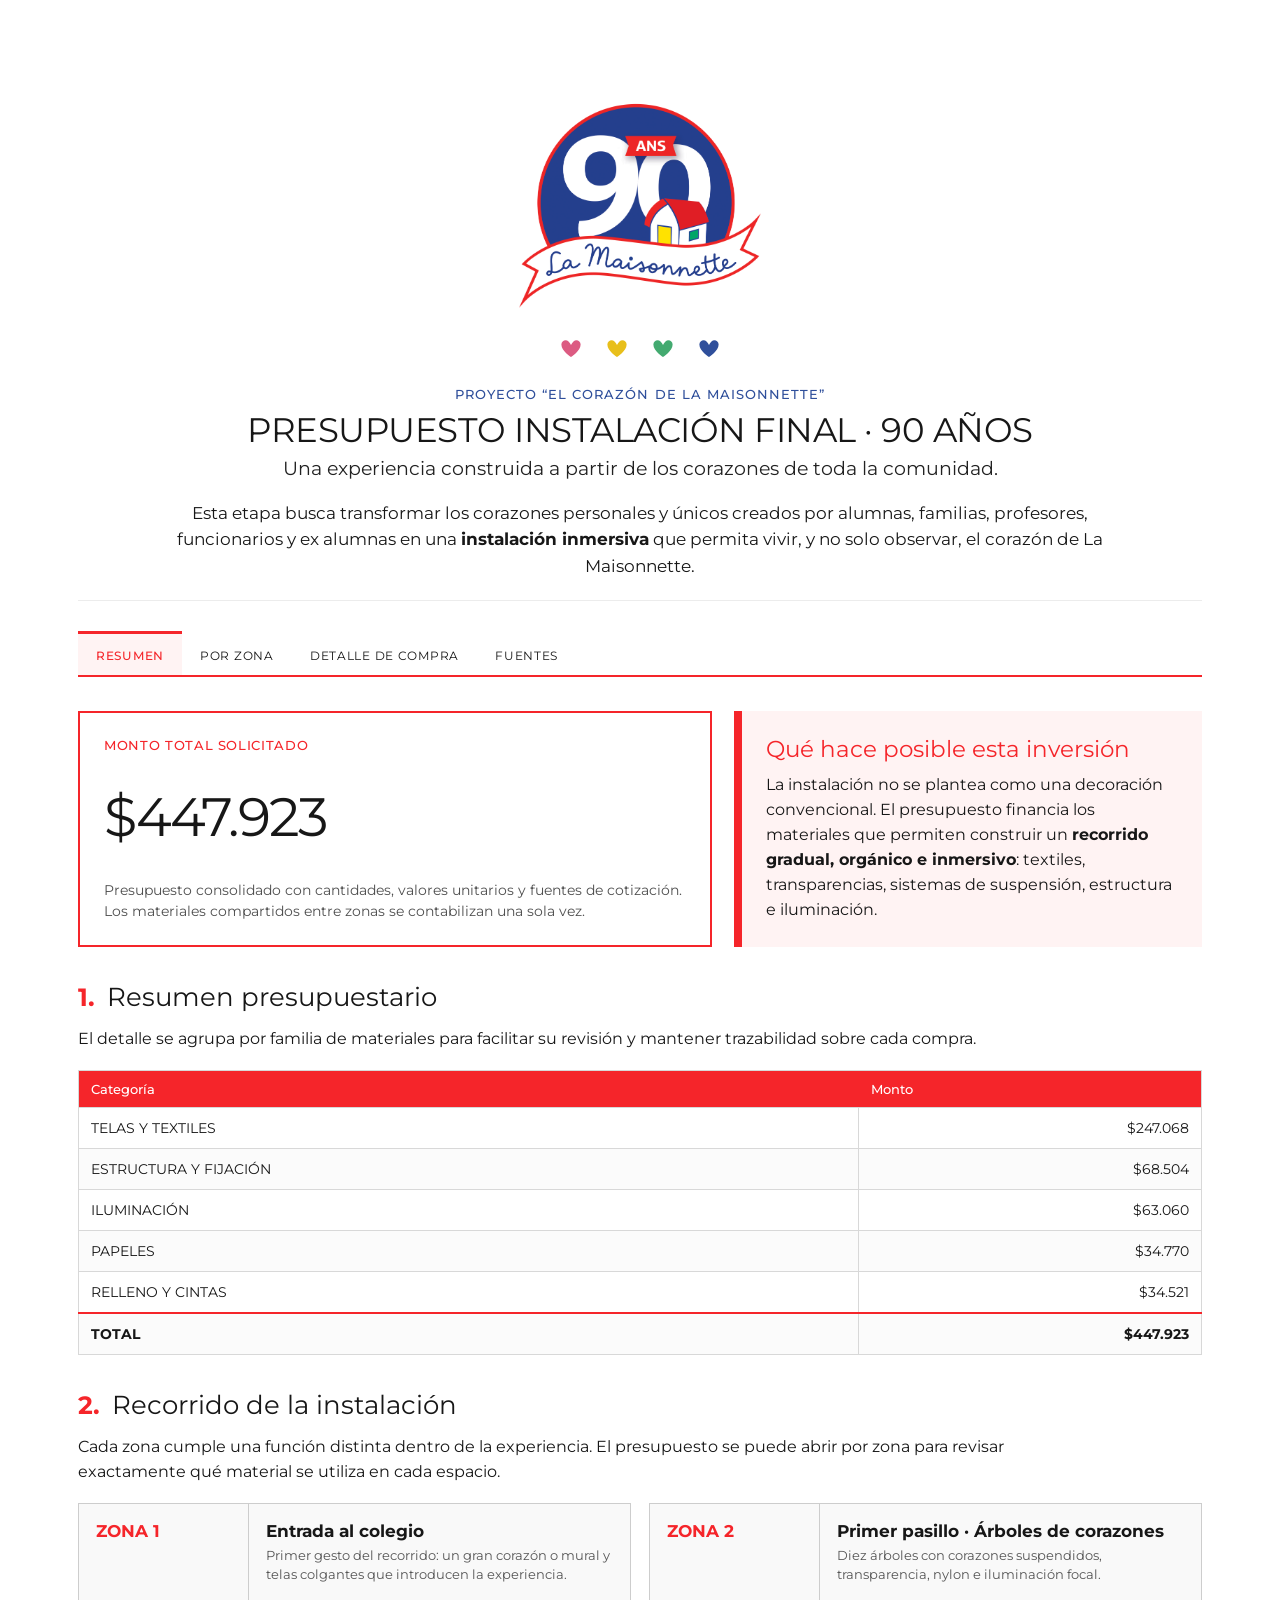
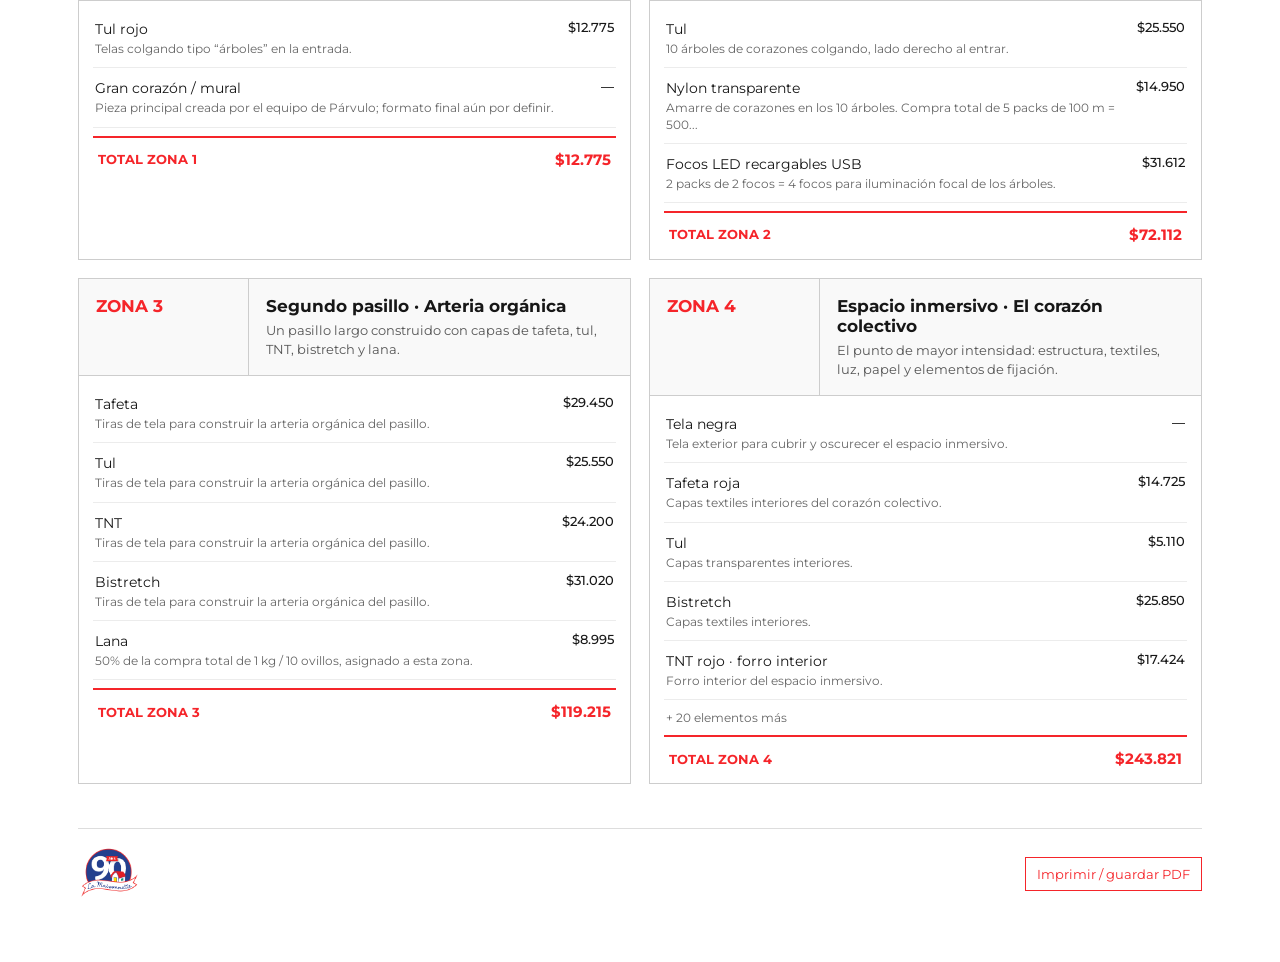
==== index.html @ cf9c15c9 "Corregir selector que impedía apilar el resumen en móvil Co-Authored-By: Claude Fable 5.1 <noreply@a" ====
<!doctype html>
<html lang="es">
<head>
<script>document.documentElement.classList.add('js');</script>
<meta charset="utf-8">
<meta name="viewport" content="width=device-width,initial-scale=1">
<title>Presupuesto | El Corazón de La Maisonnette</title>
<link rel="preconnect" href="https://fonts.googleapis.com">
<link rel="preconnect" href="https://fonts.gstatic.com" crossorigin>
<link rel="stylesheet" href="https://fonts.googleapis.com/css2?family=Montserrat:wght@400;500;700&display=swap">
<style>
:root {
  --red:#f5252a;
  --red-soft:#fff3f3;
  --blue:#2f4f9b;
  --pink:#dc5b82;
  --yellow:#e8bf1b;
  --green:#43aa70;
  --text:#171717;
  --muted:#666;
  --line:#d8d8d8;
  --white:#fff;
}
*{box-sizing:border-box}
html{scroll-behavior:smooth}
body{
  margin:0;
  padding-top:54px;
  background:#fff;
  color:var(--text);
  font-family:"Montserrat","Avenir Next","Helvetica Neue",Arial,sans-serif;
  font-weight:400;
}
.wrap{max-width:1180px;margin:0 auto;padding:0 28px 60px}
.header{padding:34px 0 20px;border-bottom:1px solid #ececec;text-align:center}
.logo90 img{width:min(270px,65vw);height:auto;display:block;margin:0 auto}
.hearts{display:flex;gap:24px;justify-content:center;align-items:center;margin:20px 0 8px}
.heart{width:22px;height:20px;display:block}
.kicker{margin-top:28px;color:var(--blue);font-size:13px;letter-spacing:.08em;text-transform:uppercase;font-weight:500}
h1{font-weight:700;margin:10px auto 8px;font-size:34px;line-height:1.08;text-transform:uppercase;letter-spacing:-.015em;font-weight:400;max-width:920px}
.subtitle{font-size:19px;margin:0;color:#222;font-weight:400}
.intro{max-width:940px;margin:20px auto 0;font-size:17px;line-height:1.58;font-weight:400}
.intro strong{font-weight:700}

.tabs{display:flex;gap:0;border-bottom:2px solid var(--red);margin:30px 0 34px;overflow-x:auto;white-space:nowrap;position:sticky;top:0;background:#fff;z-index:10}
.tabs a{border:0;background:#fff;color:var(--text);padding:14px 18px 12px;font-family:"Montserrat","Avenir Next","Helvetica Neue",Arial,sans-serif;font-weight:400;cursor:pointer;text-transform:uppercase;font-size:12px;letter-spacing:.06em;border-top:3px solid transparent}
.tabs a.active{font-weight:500;color:var(--red);border-top-color:var(--red);background:var(--red-soft)}

.panel{display:block}
.js .panel{display:none}
.js .panel.active{display:block}

.topline{display:grid;grid-template-columns:1.15fr .85fr;gap:22px;margin-bottom:30px}
.totalbox{border:2px solid var(--red);padding:24px;min-height:182px;display:flex;flex-direction:column;justify-content:space-between}
.totalbox .small{font-size:13px;text-transform:uppercase;letter-spacing:.05em;color:var(--red);font-weight:500}
.totalbox .amount{font-weight:500;font-size:54px;font-weight:400;letter-spacing:-.035em}
.totalbox p{margin:0;font-size:14px;line-height:1.45;color:#4f4f4f;font-weight:400}
.contextbox{background:var(--red-soft);border-left:8px solid var(--red);padding:24px}
.contextbox h3{font-weight:700;margin:0 0 10px;color:var(--red);font-size:23px;font-weight:400}
.contextbox p{margin:0;font-size:16px;line-height:1.56;font-weight:400}
.contextbox strong{font-weight:700}

.section-title{display:flex;align-items:baseline;gap:12px;margin:34px 0 14px}
.section-title .num{color:var(--red);font-size:25px;font-weight:400}
.section-title h2{font-weight:700;margin:0;font-size:26px;font-weight:400}
.section-copy{margin:0 0 18px;font-size:16px;line-height:1.56;max-width:930px;font-weight:400}

.cat-table{width:100%;border-collapse:collapse;border:1px solid var(--line)}
.cat-table th{background:var(--red);color:#fff;text-align:left;padding:10px 12px;font-size:13px;font-weight:500}
.cat-table td{border:1px solid var(--line);padding:11px 12px;font-size:14px;font-weight:400}
.cat-table tr:nth-child(even) td{background:#fbfbfb}
.cat-table td:last-child{text-align:right;font-weight:400}

.zone-list{display:grid;grid-template-columns:1fr 1fr;gap:18px}
.zone{border:1px solid #cdcdcd;background:#fff}
.zone-title{display:grid;grid-template-columns:170px 1fr;background:#f9f9f9;border-bottom:1px solid #cdcdcd}
.zone-title .tag{font-weight:700;padding:17px;color:var(--red);font-weight:400;font-size:17px;border-right:1px solid #cdcdcd}
.zone-title .zn{padding:17px}
.zone-title .zn strong{font-weight:700;display:block;font-size:17px;margin-bottom:4px;font-weight:400}
.zone-title .zn span{font-size:13px;color:#555;line-height:1.4;font-weight:400}
.zone-items{padding:8px 14px 12px}
.zrow{display:grid;grid-template-columns:1fr auto;gap:16px;padding:10px 2px;border-bottom:1px solid #ececec}
.zrow:last-child{border-bottom:0}
.zrow b{font-weight:700;font-size:14px;font-weight:400}
.zrow small{display:block;color:#666;font-size:12px;line-height:1.35;margin-top:3px;font-weight:400}
.zcost{font-size:13px;font-weight:500;white-space:nowrap;text-align:right}

.toolbar{display:flex;gap:10px;flex-wrap:wrap;margin-bottom:14px}
.search{flex:1;min-width:250px;border:1px solid #999;padding:11px 12px;font-family:"Montserrat","Avenir Next","Helvetica Neue",Arial,sans-serif;font-size:14px;font-weight:400}
.filterbar{display:flex;gap:6px;flex-wrap:wrap}
.filterbar button{border:1px solid #999;background:#fff;padding:9px 10px;cursor:pointer;font-family:"Montserrat","Avenir Next","Helvetica Neue",Arial,sans-serif;font-size:11px;font-weight:400;text-transform:uppercase}
.filterbar button.active{background:var(--red);border-color:var(--red);color:#fff}

.table-scroll{overflow:auto;border:1px solid #bbb}
.budget{width:100%;min-width:960px;border-collapse:collapse}
.budget th{background:var(--red);color:#fff;text-align:left;padding:10px;font-size:13px;font-weight:500}
.budget td{border:1px solid #ddd;padding:11px 10px;font-size:13px;vertical-align:top;font-weight:400}
.budget tr:nth-child(even) td{background:#fbfbfb}
.budget td.money{font-weight:500;text-align:right;white-space:nowrap}
.cat{font-weight:500;color:var(--red);font-weight:400}
.src{display:inline-block;border:1px solid var(--red);color:var(--red);text-decoration:none;padding:6px 8px;font-size:11px;font-weight:400}
.src:hover{background:var(--red);color:#fff}
.src.note{border-color:#888;color:#666}
.totalrow td{font-weight:700;background:var(--red)!important;color:#fff;font-weight:400}

.sources{display:grid;grid-template-columns:repeat(2,minmax(0,1fr));gap:12px}
.source{border:1px solid #bbb;padding:16px}
.source .top{display:flex;justify-content:space-between;gap:16px}
.source h4{font-weight:700;margin:0 0 5px;font-size:16px;font-weight:400}
.source p{margin:0 0 12px;font-size:12px;color:#555;line-height:1.4;font-weight:400}

.footer{border-top:1px solid #ddd;margin-top:44px;padding-top:16px;font-size:12px;color:#666;display:flex;justify-content:space-between;gap:16px;align-items:center}
.footer img{height:54px;width:auto}
.print{border:1px solid var(--red);background:#fff;color:var(--red);padding:8px 11px;font-family:"Montserrat","Avenir Next","Helvetica Neue",Arial,sans-serif;font-weight:400;cursor:pointer}
.print:hover{background:var(--red);color:#fff}

@media(max-width:860px){
  .topline,.zone-list,.sources{grid-template-columns:1fr}
  h1{font-size:29px}
  .totalbox .amount{font-size:43px}
  .zone-title{grid-template-columns:125px 1fr}
}
@media print{
  .tabs,.toolbar,.print{display:none!important}
  .panel{display:block!important;break-before:page}
  .wrap{max-width:none}
}
</style>

<style>
.zone-title .tag,
.zone-title .zn strong {
  font-family:"Montserrat","Avenir Next","Helvetica Neue",Arial,sans-serif !important;
  font-weight: 700 !important;
}
</style>


<style>
/* Responsive behavior: desktop layout remains unchanged.
   Mobile becomes a vertically navigable document and does not rely on JS tabs. */
.tabs a{
  text-decoration:none;
  color:inherit;
}
@media (max-width: 860px){
  .wrap{
    padding:0 16px 40px;
  }

  .header{
    padding:24px 0 16px;
  }
  .logo90 img{
    width:min(210px,62vw);
  }
  .hearts{
    gap:18px;
    margin:14px 0 6px;
  }
  .heart{
    width:18px;
    height:16px;
  }
  .kicker{
    margin-top:22px;
    font-size:11px;
  }
  h1{
    font-size:25px;
    line-height:1.12;
    margin-top:8px;
  }
  .subtitle{
    font-size:16px;
    line-height:1.4;
  }
  .intro{
    font-size:15px;
    line-height:1.55;
    margin-top:16px;
  }

  .tabs{
    position:fixed;
    top:0;
    left:0;
    right:0;
    z-index:1000;
    margin:0;
    padding:0 8px;
    background:#fff;
    overflow-x:auto;
    -webkit-overflow-scrolling:touch;
    border-bottom:2px solid var(--red);
    box-shadow:0 2px 8px rgba(0,0,0,.05);
  }
  .tabs a{
    flex:1 1 auto;
    text-align:center;
    justify-content:center;
    padding:12px 4px 10px;
    font-size:10px;
    letter-spacing:.02em;
    white-space:nowrap;
  }

  .panel{
    scroll-margin-top:64px;
    margin-bottom:34px;
  }

  .topline{
    display:block;
  }
  .totalbox{
    min-height:0;
    padding:18px;
    margin-bottom:14px;
  }
  .totalbox .amount{
    font-size:42px;
    margin:10px 0 14px;
  }
  .contextbox{
    padding:18px 18px 18px 20px;
    border-left-width:6px;
  }
  .contextbox h3{
    font-size:20px;
  }
  .contextbox p{
    font-size:14px;
    line-height:1.55;
  }

  .section-title{
    gap:8px;
    margin:26px 0 10px;
    align-items:flex-start;
  }
  .section-title .num{
    font-size:22px;
    line-height:1.18;
  }
  .section-title h2{
    font-size:22px;
    line-height:1.18;
  }
  .section-copy{
    font-size:14px;
    line-height:1.5;
  }

  .cat-table th,
  .cat-table td{
    padding:9px 10px;
    font-size:12px;
  }

  .zone-list{
    grid-template-columns:1fr;
    gap:14px;
  }
  .zone-title{
    grid-template-columns:112px 1fr;
  }
  .zone-title .tag{
    padding:14px 12px;
    font-size:14px;
  }
  .zone-title .zn{
    padding:14px 13px;
  }
  .zone-title .zn strong{
    font-size:15px;
    line-height:1.25;
  }
  .zone-title .zn span{
    font-size:12px;
  }
  .zone-items{
    padding:6px 12px 10px;
  }
  .zrow{
    grid-template-columns:minmax(0,1fr) auto;
    gap:10px;
    padding:10px 0;
  }
  .zrow b{
    font-size:13px;
  }
  .zrow small{
    font-size:11px;
  }
  .zcost{
    font-size:12px;
  }

  .toolbar{
    display:block;
  }
  .search{
    width:100%;
    min-width:0;
    margin-bottom:9px;
  }
  .filterbar{
    overflow-x:auto;
    flex-wrap:nowrap;
    padding-bottom:4px;
    -webkit-overflow-scrolling:touch;
  }
  .filterbar button{
    flex:0 0 auto;
    font-size:9px;
  }

  /* Convert the detailed purchase table to stacked cards on mobile. */
  .table-scroll{
    overflow:visible;
    border:0;
  }
  .budget{
    min-width:0;
    width:100%;
    display:block;
  }
  .budget thead{
    display:none;
  }
  .budget tbody,
  .budget tr,
  .budget td{
    display:block;
    width:100%;
  }
  .budget tr{
    border:1px solid #d5d5d5;
    margin-bottom:12px;
    background:#fff;
  }
  .budget td{
    border:0;
    border-bottom:1px solid #ededed;
    padding:9px 12px 9px 42%;
    min-height:38px;
    position:relative;
    font-size:12px;
    text-align:left !important;
  }
  .budget td:last-child{
    border-bottom:0;
  }
  .budget td::before{
    position:absolute;
    left:12px;
    top:9px;
    width:36%;
    color:#777;
    font-size:9px;
    text-transform:uppercase;
    letter-spacing:.04em;
  }
  .budget td:nth-child(1)::before{content:"Categoría";}
  .budget td:nth-child(2)::before{content:"Material";}
  .budget td:nth-child(3)::before{content:"Cantidad";}
  .budget td:nth-child(4)::before{content:"Valor unitario";}
  .budget td:nth-child(5)::before{content:"Uso";}
  .budget td:nth-child(6)::before{content:"Total";}
  .budget td:nth-child(7)::before{content:"Fuente";}

  .budget .totalrow{
    background:var(--red);
  }
  .budget .totalrow td{
    padding:12px;
    color:#fff;
    border:0;
  }
  .budget .totalrow td::before{
    content:none;
  }

  .sources{
    grid-template-columns:1fr;
  }
  .source{
    padding:14px;
  }
  .source .top{
    gap:10px;
  }

  .footer{
    align-items:flex-start;
    flex-direction:column;
  }
  .footer img{
    height:42px;
  }
}
</style>


<style>
@media (max-width:860px){
  .tabs{
    justify-content:space-between !important;
    padding:0 6px !important;
  }
  @media (max-width:340px){ .tabs a{font-size:9px;letter-spacing:0;padding:12px 2px 10px} }
  body{padding-top:48px !important;}
}
</style>


<style>
.zone-total{
  display:flex;
  justify-content:space-between;
  align-items:center;
  gap:16px;
  border-top:2px solid var(--red);
  margin-top:8px;
  padding:12px 5px 3px;
  color:var(--red);
  font-weight:700;
  font-size:13px;
}
.zone-total strong{
  font-size:15px;
  font-weight:700;
  white-space:nowrap;
}
</style>

</head>
<body>
<div class="wrap">
<header class="header">
  <div class="logo90">
    <img src="[data-uri]" alt="Logo oficial 90 años La Maisonnette">
  </div>

  <div class="hearts" aria-label="Colores La Maisonnette">
    <svg class="heart" viewBox="0 0 32 28"><path d="M16 27S2 18.2 2 8.8C2 3.7 8.4.8 12.4 4.5 14.1 6 15.2 8 16 9.7 16.8 8 18 6 19.6 4.5 23.7.8 30 3.7 30 8.8 30 18.2 16 27 16 27Z" fill="#dc5b82"/></svg>
    <svg class="heart" viewBox="0 0 32 28"><path d="M16 27S2 18.2 2 8.8C2 3.7 8.4.8 12.4 4.5 14.1 6 15.2 8 16 9.7 16.8 8 18 6 19.6 4.5 23.7.8 30 3.7 30 8.8 30 18.2 16 27 16 27Z" fill="#e8bf1b"/></svg>
    <svg class="heart" viewBox="0 0 32 28"><path d="M16 27S2 18.2 2 8.8C2 3.7 8.4.8 12.4 4.5 14.1 6 15.2 8 16 9.7 16.8 8 18 6 19.6 4.5 23.7.8 30 3.7 30 8.8 30 18.2 16 27 16 27Z" fill="#43aa70"/></svg>
    <svg class="heart" viewBox="0 0 32 28"><path d="M16 27S2 18.2 2 8.8C2 3.7 8.4.8 12.4 4.5 14.1 6 15.2 8 16 9.7 16.8 8 18 6 19.6 4.5 23.7.8 30 3.7 30 8.8 30 18.2 16 27 16 27Z" fill="#2f4f9b"/></svg>
  </div>

  <div class="kicker">Proyecto “El Corazón de La Maisonnette”</div>
  <h1>Presupuesto instalación final · 90 años</h1>
  <p class="subtitle">Una experiencia construida a partir de los corazones de toda la comunidad.</p>
  <p class="intro">Esta etapa busca transformar los corazones personales y únicos creados por alumnas, familias, profesores, funcionarios y ex alumnas en una <strong>instalación inmersiva</strong> que permita vivir, y no solo observar, el corazón de La Maisonnette.</p>
</header>

<nav class="tabs" aria-label="Navegación del presupuesto">
  <a class="active" href="#resumen" data-panel="resumen">Resumen</a>
  <a href="#zonas" data-panel="zonas">Por zona</a>
  <a href="#items" data-panel="items">Detalle de compra</a>
  <a href="#fuentes" data-panel="fuentes">Fuentes</a>
</nav>

<section id="resumen" class="panel active">
  <div class="topline">
    <div class="totalbox">
      <div class="small">Monto total solicitado</div>
      <div class="amount" id="total"></div>
      <p>Presupuesto consolidado con cantidades, valores unitarios y fuentes de cotización. Los materiales compartidos entre zonas se contabilizan una sola vez.</p>
    </div>
    <div class="contextbox">
      <h3>Qué hace posible esta inversión</h3>
      <p>La instalación no se plantea como una decoración convencional. El presupuesto financia los materiales que permiten construir un <strong>recorrido gradual, orgánico e inmersivo</strong>: textiles, transparencias, sistemas de suspensión, estructura e iluminación.</p>
    </div>
  </div>

  <div class="section-title"><span class="num">1.</span><h2>Resumen presupuestario</h2></div>
  <p class="section-copy">El detalle se agrupa por familia de materiales para facilitar su revisión y mantener trazabilidad sobre cada compra.</p>
  <table class="cat-table"><thead><tr><th>Categoría</th><th>Monto</th></tr></thead><tbody id="catBody"></tbody></table>

  <div class="section-title"><span class="num">2.</span><h2>Recorrido de la instalación</h2></div>
  <p class="section-copy">Cada zona cumple una función distinta dentro de la experiencia. El presupuesto se puede abrir por zona para revisar exactamente qué material se utiliza en cada espacio.</p>
  <div class="zone-list" id="zonePreview"></div>
</section>

<section id="zonas" class="panel">
  <div class="section-title"><span class="num">3.</span><h2>Presupuesto por zona</h2></div>
  <p class="section-copy">Los focos LED y la lana se muestran con su costo asignado a cada zona, manteniendo el mismo total general del presupuesto.</p>
  <div class="zone-list" id="zoneFull"></div>
</section>

<section id="items" class="panel">
  <div class="section-title"><span class="num">4.</span><h2>Detalle de materiales</h2></div>
  <p class="section-copy">Esta vista permite revisar cantidades, presentación de compra, valor, uso y respaldo de cada cotización.</p>
  <div class="toolbar">
    <input id="search" class="search" placeholder="Buscar material o uso…">
    <div class="filterbar" id="filters"></div>
  </div>
  <div class="table-scroll">
    <table class="budget">
      <thead><tr><th>Categoría</th><th>Material / recurso</th><th>Cantidad</th><th>Valor unitario</th><th>Uso</th><th>Total</th><th>Fuente</th></tr></thead>
      <tbody id="itemBody"></tbody>
    </table>
  </div>
</section>

<section id="fuentes" class="panel">
  <div class="section-title"><span class="num">5.</span><h2>Fuentes y respaldos</h2></div>
  <p class="section-copy">Cada producto puede abrirse directamente desde su fuente de cotización. Los focos LED ya comprados se respaldan mediante boleta.</p>
  <div class="sources" id="sourceGrid"></div>
</section>

<footer class="footer">
  <div><img src="[data-uri]" alt="Logo 90 años La Maisonnette"></div>
  <button class="print" onclick="window.print()">Imprimir / guardar PDF</button>
</footer>
</div>

<script>
const DATA={"items": [{"category": "TELAS Y TEXTILES", "item": "Tul", "qty": 135, "unit": "m", "price": "$511/m", "detail": "25 m Zona 1 + 50 m Zona 2 + 50 m Zona 3 + 10 m Zona 4 = 135 m totales", "total": 68985, "status": "Precio confirmado", "source": "https://www.meriggi.cl/tull-brillante/3423-tul-brillante-color-rojo-150-ancho.html"}, {"category": "TELAS Y TEXTILES", "item": "Tafeta", "qty": 75, "unit": "m", "price": "$589/m", "detail": "50 m Zona 3 + 25 m tafeta roja Zona 4 = 75 m totales", "total": 44175, "status": "Precio confirmado", "source": "https://www.meriggi.cl/tafeta/369-forro-tafeta-color-006.html"}, {"category": "TELAS Y TEXTILES", "item": "TNT", "qty": 122, "unit": "m", "price": "$484/m", "detail": "50 m Zona 3 + 36 m forro interior Zona 4 + 36 m cierre exterior Zona 4", "total": 59048, "status": "Precio confirmado", "source": "https://www.meriggi.cl/tnt/185-tnt-80grm2-color-059-160-ancho.html"}, {"category": "TELAS Y TEXTILES", "item": "Bistretch", "qty": 55, "unit": "m", "price": "$1.034/m", "detail": "30 m Zona 3 + 25 m Zona 4", "total": 56870, "status": "Precio confirmado", "source": "https://www.meriggi.cl/bistretch-150-ancho/224-bistrech-color-007-150-ancho.html"}, {"category": "TELAS Y TEXTILES", "item": "Lana", "qty": 1, "unit": "pack 1 kg / 10 ovillos", "price": "$17.990/pack", "detail": "10 ovillos totales para Zonas 3 + 4", "total": 17990, "status": "Precio confirmado", "source": "https://www.mercadolibre.cl/lana-extra-ukryl-100-acrilico-1kg-por-mayor-rojo-italiano-3602/p/MLC72179427#polycard_client=search-desktop&float_highlight=last_units&be_origin=backend&overlay_label=not_apply&search_layout=grid&position=42&type=product&tracking_id=1c9125f2-773f-4840-9610-dd62eb386432&wid=MLC4060045556&sid=search"}, {"category": "ESTRUCTURA Y FIJACIÓN", "item": "Nylon transparente", "qty": 5, "unit": "packs de 100 m", "price": "$2.990/pack", "detail": "5 packs = 500 m totales. Compra única para Zonas 2 y 4.", "total": 14950, "status": "Precio confirmado", "source": "https://www.mercadolibre.cl/nylon-hilo-pesca-bisuteria-06mm-1-cono-de-100mts-cu/up/MLCU322465786?pdp_filters=item_id:MLC2283928890#is_advertising=true&searchVariation=MLCU322465786&backend_model=search-backend&be_origin=backend&position=13&search_layout=grid&type=pad&tracking_id=72934eed-0a0f-41c3-85d8-762e1937d35c&ad_domain=VQCATCORE_LST&ad_position=13&ad_click_id=ODlmNTk5MzYtYjZmMC00NThiLTk2NGYtY2E4ODgwYzA3Yjk1"}, {"category": "ESTRUCTURA Y FIJACIÓN", "item": "Alambre", "qty": 2, "unit": "kg", "price": "$3.890/kg", "detail": "Zona 4", "total": 7780, "status": "Precio confirmado", "source": "https://www.mercadolibre.cl/alambre-galvanizado-fiero-calibre-18-de-1-kg-y-110-m/p/MLC44478108?pdp_filters=item_id:MLC3580980090#polycard_client=recommendations_pdp-pads-up&reco_backend=recomm_platform_base_pads_ron_MERGE&reco_model=search_recos_backend_merge&reco_client=pdp-pads-up&reco_item_pos=2&reco_backend_type=low_level&reco_id=5b46cac3-cb8e-4b94-85f1-df8cccd21076&wid=MLC3580980090&sid=recos&is_advertising=true&ad_domain=PDPDESKTOP_UP&ad_position=3&ad_click_id=ZTAwOWJjMDQtOWRlOS00YmU1LWIyMGQtZDQwOTczYjEzNDI0"}, {"category": "ESTRUCTURA Y FIJACIÓN", "item": "Malla Raschel", "qty": 3, "unit": "m", "price": "$990/m", "detail": "Zona 4", "total": 2970, "status": "Precio confirmado", "source": "https://www.aguaclima.cl/product/malla-raschel-uv-roja-65-4-20-mts-ancho-x-metro-lineal/?utm_source=Google%20Shopping&utm_campaign=GOOGLE%20SHOPPING%20AC%202025&utm_medium=cpc&utm_term=adtribes&srsltid=AU7gw4WqnZ-Zv_jsuPFt1npDJbHGC2i_Pxm-gDVdEE3TS2lis_P9DYYwjsg"}, {"category": "ESTRUCTURA Y FIJACIÓN", "item": "Alfileres de gancho 3,6 cm", "qty": 1, "unit": "set de 120", "price": "$2.300/set", "detail": "Zona 4", "total": 2300, "status": "Precio confirmado", "source": "https://www.mercadolibre.cl/set-120-alfileres-de-gancho-36-mm/up/MLCU3295492366#polycard_client=search-desktop&float_highlight=last_unit&be_origin=backend&overlay_label=not_apply&search_layout=grid&position=9&type=product&tracking_id=4b17e07a-2254-40cc-b31d-b169994075f5&wid=MLC2966374948&sid=search"}, {"category": "ESTRUCTURA Y FIJACIÓN", "item": "Alfileres de gancho 5 cm", "qty": 2, "unit": "sets de 20", "price": "$3.790/set", "detail": "2 sets = 40 unidades", "total": 7580, "status": "Precio confirmado", "source": "https://www.mercadolibre.cl/pines-de-seguridad-alfiler-de-gancho-50-mm-20pcs/up/MLCU3836571069#polycard_client=search-desktop&float_highlight=last_units&be_origin=backend&overlay_label=not_apply&search_layout=grid&position=56&type=product&tracking_id=4b17e07a-2254-40cc-b31d-b169994075f5&wid=MLC3750268302&sid=search"}, {"category": "ESTRUCTURA Y FIJACIÓN", "item": "Engrapadoras", "qty": 2, "unit": "un", "price": "$10.028/un", "detail": "Zona 4", "total": 20056, "status": "Precio confirmado", "source": "https://www.mercadolibre.cl/engrapadora-tapicera-con-removedor-y-5600-grapas/p/MLC24170825?pdp_filters=item_id:MLC4125900442&sid=purchases"}, {"category": "ESTRUCTURA Y FIJACIÓN", "item": "Barras de silicona gruesas 11 mm", "qty": 1, "unit": "pack 1 kg / aprox. 41 barras", "price": "$6.888/pack", "detail": "1 kg = aprox. 41 barras de 26 cm", "total": 6888, "status": "Precio confirmado", "source": "https://www.mercadolibre.cl/barra-de-silicona-gruesa-de-11mm-1-kilo/p/MLC36482777#polycard_client=search-desktop&be_origin=backend&overlay_label=not_apply&search_layout=grid&position=2&type=product&tracking_id=1aaca5be-e2be-4584-91c1-a6fa5524ebf4&wid=MLC1512727617&sid=search"}, {"category": "ESTRUCTURA Y FIJACIÓN", "item": "Encendedores", "qty": 2, "unit": "packs de 10", "price": "$2.990/pack", "detail": "2 packs = 20 encendedores", "total": 5980, "status": "Precio confirmado", "source": "https://www.mercadolibre.cl/pack-10-encendedores-desechables-colores-surtidos/up/MLCU4197743717#polycard_client=search-desktop&be_origin=backend&overlay_label=not_apply&search_layout=grid&position=8&type=product&tracking_id=4fbaf63b-295a-4e76-9003-d5aa566c7a27&wid=MLC4145426784&sid=search"}, {"category": "RELLENO Y CINTAS", "item": "Fibra", "qty": 4, "unit": "kg", "price": "$6.390/kg", "detail": "4 kg Zona 4", "total": 25560, "status": "Precio confirmado", "source": "https://www.mercadolibre.cl/fibra-de-relleno-1kg-siliconada-para-cojines-manualidades/up/MLCU77021716?pdp_filters=item_id:MLC997644535#is_advertising=true&searchVariation=MLCU77021716&backend_model=search-backend&be_origin=backend&position=1&search_layout=grid&type=pad&tracking_id=8a982bf8-f701-4126-9f23-47788e1ecd5c&ad_domain=VQCATCORE_LST&ad_position=1&ad_click_id=MjAwNjhiYjctOWYwYS00NWRlLThkNmQtMDM5NzEyYjM4YmFm"}, {"category": "RELLENO Y CINTAS", "item": "Cinta roja 2 cm", "qty": 1, "unit": "rollo de 22 m", "price": "$2.061/rollo", "detail": "Zona 4", "total": 2061, "status": "Precio confirmado", "source": "https://www.mercadolibre.cl/cinta-satin-2-cm-22-metros-variedad-de-colores/up/MLCU3470026592#polycard_client=search-desktop&be_origin=backend&overlay_label=not_apply&search_layout=grid&position=12&type=product&tracking_id=1b796343-641b-4b2b-8471-e4971d8f8618&wid=MLC1712526873&sid=search"}, {"category": "RELLENO Y CINTAS", "item": "Cejo algodón 2,5 cm", "qty": 2, "unit": "un", "price": "$3.450/un", "detail": "Zona 4", "total": 6900, "status": "Precio confirmado", "source": "https://www.mercadolibre.cl/sesgo-algodon-25cm-ancho--rollo-de-20-metros/up/MLCU3109909657#polycard_client=search-desktop&float_highlight=last_units&be_origin=backend&overlay_label=not_apply&search_layout=grid&position=21&type=product&tracking_id=7d975f34-eea0-4280-a6e0-a7b070575ad0&wid=MLC3939545056&sid=search"}, {"category": "PAPELES", "item": "Papel volantín", "qty": 3, "unit": "packs de 100", "price": "$8.990/pack", "detail": "3 packs = 300 pliegos: 100 rosados + 100 naranjos + 100 rojos", "total": 26970, "status": "Precio confirmado", "source": "Links separados por color en Control maestro"}, {"category": "PAPELES", "item": "Papel celofán rojo", "qty": 1, "unit": "pack de 20", "price": "$7.800/pack", "detail": "Zona 4", "total": 7800, "status": "Precio confirmado", "source": "https://articulo.mercadolibre.cl/MLC-975848028-papel-celofan-pack-20-unidades-70-cm-x-1-mt-_JM?attributes=COLORES_63647b31_vpp%3AUk9KTw%3D%3D&quantity=1&picker=true&matt_tool=42992686&matt_word=&matt_source=google&matt_campaign_id=23496417547&matt_ad_group_id=192538771096&matt_match_type=&matt_network=g&matt_device=c&matt_creative=794255798861&matt_keyword=&matt_ad_position=&matt_ad_type=pla&matt_merchant_id=775687368&matt_product_id=MLC975848028&matt_product_partition_id=2496042942650&matt_target_id=pla-2496042942650&cq_src=google_ads&cq_cmp=23496417547&cq_net=g&cq_plt=gp&cq_med=pla&gad_source=1&gad_campaignid=23496417547&gbraid=0AAAAADxxu6qtchw-jjl-Ox6zmmRiJ3Xip&gclid=Cj0KCQjwt9jVBhDXARIsAFSP-6dRw0K2OQxLyXJPykUxnLuTPjgWfQric-oW2dYbv4pwZ-mgeRyC0tQaApIYEALw_wcB"}, {"category": "ILUMINACIÓN", "item": "Guirnaldas LED", "qty": 2, "unit": "packs de 12", "price": "$7.821/pack", "detail": "2 packs = 24 guirnaldas", "total": 15642, "status": "Precio confirmado", "source": "https://www.mercadolibre.cl/guirnaldas-led-20-luces-hadas-2-metros-pilas-incluidas-12pcs/up/MLCU4748311890?pdp_filters=item_id%3AMLC2160856829&from=gshop&matt_tool=92172734&matt_word=&matt_source=google&matt_campaign_id=23486633025&matt_ad_group_id=192538750776&matt_match_type=&matt_network=g&matt_device=c&matt_creative=794146496631&matt_keyword=&matt_ad_position=&matt_ad_type=pla&matt_merchant_id=5819843015&matt_product_id=MLCU4748311890&matt_product_partition_id=2687565110152&matt_target_id=pla-2687565110152&cq_src=google_ads&cq_cmp=23486633025&cq_net=g&cq_plt=gp&cq_med=pla&gad_source=1&gad_campaignid=23486633025&gbraid=0AAAAADxxu6o9HOd1q1CJGuOgGdF_f3MiD&gclid=Cj0KCQjwt9jVBhDXARIsAFSP-6dyZg6_Gn_48KQfFuzOpvWpXa7tHE-Q75GWFuKVUVxm1YY12SMzA1caAsSWEALw_wcB"}, {"category": "ILUMINACIÓN", "item": "Focos LED recargables USB", "qty": 3, "unit": "packs de 2", "price": "$15.806/pack", "detail": "3 packs = 6 focos totales: 3 Zona 2 + 3 Zona 4", "total": 47418, "status": "Compra realizada", "source": "Boleta de compra (sin link)"}], "zones": {"z1": [{"zone": "Zona 1 · Entrada", "type": "Comprar", "item": "Tul rojo", "detail": "Telas colgando tipo “árboles” en la entrada.", "qty": 25, "unit": "m", "price": 511, "subtotal": 12775, "source": "https://www.meriggi.cl/tull-brillante/3423-tul-brillante-color-rojo-150-ancho...", "status": "Precio confirmado"}, {"zone": "Zona 1 · Entrada", "type": "A definir", "item": "Gran corazón / mural", "detail": "Pieza principal creada por el equipo de Párvulo; formato final aún por definir.", "qty": null, "unit": "", "price": null, "subtotal": 0, "source": "", "status": "Sin costo incorporado / por definir"}], "z2": [{"zone": "Zona 2 · Primer pasillo", "type": "Comprar", "item": "Tul", "detail": "10 árboles de corazones colgando, lado derecho al entrar.", "qty": 50, "unit": "m", "price": 511, "subtotal": 25550, "source": "https://www.meriggi.cl/tull-brillante/3423-tul-brillante-color-rojo-150-ancho...", "status": "Precio confirmado"}, {"zone": "Zona 2 · Primer pasillo", "type": "Comprar", "item": "Nylon transparente", "detail": "Amarre de corazones en los 10 árboles. Compra total de 5 packs de 100 m = 500...", "qty": 5, "unit": "pack de 100 m", "price": 2990, "subtotal": 14950, "source": "https://www.mercadolibre.cl/nylon-hilo-pesca-bisuteria-06mm-1-cono-de-100mts-...", "status": "Precio confirmado · compra única"}, {"zone": "Zona 2 · Primer pasillo", "type": "Comprar", "item": "Focos LED recargables USB", "detail": "2 packs de 2 focos = 4 focos para iluminación focal de los árboles.", "qty": 2, "unit": "packs de 2 focos", "price": 15806, "subtotal": 31612, "source": "Boleta de compra", "status": "Costo asignado a esta zona"}], "z3": [{"zone": "Zona 3 · Segundo pasillo", "type": "Comprar", "item": "Tafeta", "detail": "Tiras de tela para construir la arteria orgánica del pasillo.", "qty": 50, "unit": "m", "price": 589, "subtotal": 29450, "source": "https://www.meriggi.cl/tafeta/369-forro-tafeta-color-006.html", "status": "Precio confirmado"}, {"zone": "Zona 3 · Segundo pasillo", "type": "Comprar", "item": "Tul", "detail": "Tiras de tela para construir la arteria orgánica del pasillo.", "qty": 50, "unit": "m", "price": 511, "subtotal": 25550, "source": "https://www.meriggi.cl/tull-brillante/3423-tul-brillante-color-rojo-150-ancho...", "status": "Precio confirmado"}, {"zone": "Zona 3 · Segundo pasillo", "type": "Comprar", "item": "TNT", "detail": "Tiras de tela para construir la arteria orgánica del pasillo.", "qty": 50, "unit": "m", "price": 484, "subtotal": 24200, "source": "https://www.meriggi.cl/tnt/185-tnt-80grm2-color-059-160-ancho.html", "status": "Precio confirmado"}, {"zone": "Zona 3 · Segundo pasillo", "type": "Comprar", "item": "Bistretch", "detail": "Tiras de tela para construir la arteria orgánica del pasillo.", "qty": 30, "unit": "m", "price": 1034, "subtotal": 31020, "source": "https://www.meriggi.cl/bistretch-150-ancho/224-bistrech-color-007-150-ancho.html", "status": "Precio confirmado"}, {"zone": "Zona 3 · Segundo pasillo", "type": "Asignación", "item": "Lana", "detail": "50% de la compra total de 1 kg / 10 ovillos, asignado a esta zona.", "qty": 5, "unit": "ovillos equivalentes", "price": null, "subtotal": 8995, "source": "Cotización Mercado Libre", "status": "Costo asignado 50%"}], "z4": [{"zone": "Zona 4 · Espacio inmersivo", "type": "Aporta tercero", "item": "Tela negra", "detail": "Tela exterior para cubrir y oscurecer el espacio inmersivo.", "qty": null, "unit": "", "price": null, "subtotal": 0, "source": "Aporte Fran Sepúlveda", "status": "La aporta Fran · $0 al presupuesto"}, {"zone": "Zona 4 · Espacio inmersivo", "type": "Comprar", "item": "Tafeta roja", "detail": "Capas textiles interiores del corazón colectivo.", "qty": 25, "unit": "m", "price": 589, "subtotal": 14725, "source": "https://www.meriggi.cl/tafeta/369-forro-tafeta-color-006.html", "status": "Precio confirmado"}, {"zone": "Zona 4 · Espacio inmersivo", "type": "Comprar", "item": "Tul", "detail": "Capas transparentes interiores.", "qty": 10, "unit": "m", "price": 511, "subtotal": 5110, "source": "https://www.meriggi.cl/tull-brillante/3423-tul-brillante-color-rojo-150-ancho...", "status": "Precio confirmado"}, {"zone": "Zona 4 · Espacio inmersivo", "type": "Comprar", "item": "Bistretch", "detail": "Capas textiles interiores.", "qty": 25, "unit": "m", "price": 1034, "subtotal": 25850, "source": "https://www.meriggi.cl/bistretch-150-ancho/224-bistrech-color-007-150-ancho.html", "status": "Precio confirmado"}, {"zone": "Zona 4 · Espacio inmersivo", "type": "Comprar", "item": "TNT rojo · forro interior", "detail": "Forro interior del espacio inmersivo.", "qty": 36, "unit": "m", "price": 484, "subtotal": 17424, "source": "https://www.meriggi.cl/tnt/185-tnt-80grm2-color-059-160-ancho.html", "status": "Precio confirmado"}, {"zone": "Zona 4 · Espacio inmersivo", "type": "Comprar", "item": "TNT rojo · cierre exterior", "detail": "Cierre exterior del espacio inmersivo.", "qty": 36, "unit": "m", "price": 484, "subtotal": 17424, "source": "https://www.meriggi.cl/tnt/185-tnt-80grm2-color-059-160-ancho.html", "status": "Precio confirmado"}, {"zone": "Zona 4 · Espacio inmersivo", "type": "Comprar", "item": "Alambre", "detail": "Construcción y fijación de la estructura.", "qty": 2, "unit": "kg", "price": 3890, "subtotal": 7780, "source": "https://www.mercadolibre.cl/alambre-galvanizado-fiero-calibre-18-de-1-kg-y-11...", "status": "Precio confirmado"}, {"zone": "Zona 4 · Espacio inmersivo", "type": "Comprar", "item": "Malla Raschel", "detail": "Apoyo estructural / fijación.", "qty": 3, "unit": "m", "price": 990, "subtotal": 2970, "source": "https://www.aguaclima.cl/product/malla-raschel-uv-roja-65-4-20-mts-ancho-x-me...", "status": "Precio confirmado"}, {"zone": "Zona 4 · Espacio inmersivo", "type": "Comprar", "item": "Alfileres de gancho 3,6 cm", "detail": "Set de 120 unidades.", "qty": 1, "unit": "set", "price": 2300, "subtotal": 2300, "source": "https://www.mercadolibre.cl/set-120-alfileres-de-gancho-36-mm/up/MLCU32954923...", "status": "Precio confirmado"}, {"zone": "Zona 4 · Espacio inmersivo", "type": "Comprar", "item": "Alfileres de gancho 5 cm", "detail": "2 sets de 20 unidades.", "qty": 2, "unit": "set", "price": 3790, "subtotal": 7580, "source": "https://www.mercadolibre.cl/pines-de-seguridad-alfiler-de-gancho-50-mm-20pcs/...", "status": "Precio confirmado"}, {"zone": "Zona 4 · Espacio inmersivo", "type": "Comprar", "item": "Engrapadoras", "detail": "Herramientas para montaje.", "qty": 2, "unit": "un", "price": 10028, "subtotal": 20056, "source": "https://www.mercadolibre.cl/engrapadora-tapicera-con-removedor-y-5600-grapas/...", "status": "Precio confirmado"}, {"zone": "Zona 4 · Espacio inmersivo", "type": "Reutilizar", "item": "Nylon transparente", "detail": "Se utiliza el nylon ya comprado para Zona 2; no se vuelve a comprar.", "qty": null, "unit": "", "price": null, "subtotal": 0, "source": "Misma compra de nylon registrada en Zona 2", "status": "Sin costo adicional · no duplicar"}, {"zone": "Zona 4 · Espacio inmersivo", "type": "Comprar", "item": "Barras de silicona gruesas 11 mm", "detail": "1 kg = aprox. 41 barras de 26 cm.", "qty": 1, "unit": "pack 1 kg / aprox. 41 barras", "price": 6888, "subtotal": 6888, "source": "https://www.mercadolibre.cl/barra-de-silicona-gruesa-de-11mm-1-kilo/p/MLC3648...", "status": "Precio confirmado"}, {"zone": "Zona 4 · Espacio inmersivo", "type": "Comprar", "item": "Encendedores", "detail": "2 packs de 10 unidades = 20 encendedores en total.", "qty": 2, "unit": "pack", "price": 2990, "subtotal": 5980, "source": "https://www.mercadolibre.cl/pack-10-encendedores-desechables-colores-surtidos...", "status": "Precio confirmado"}, {"zone": "Zona 4 · Espacio inmersivo", "type": "Aporta tercero", "item": "Velas", "detail": "Cantidad por confirmar.", "qty": null, "unit": "", "price": null, "subtotal": 0, "source": "Aporte Luli", "status": "Las lleva Luli · $0 al presupuesto"}, {"zone": "Zona 4 · Espacio inmersivo", "type": "Comprar", "item": "Fibra", "detail": "Material de relleno / construcción.", "qty": 4, "unit": "kg", "price": 6390, "subtotal": 25560, "source": "https://www.mercadolibre.cl/fibra-de-relleno-1kg-siliconada-para-cojines-manu...", "status": "4 kg · precio confirmado"}, {"zone": "Zona 4 · Espacio inmersivo", "type": "Comprar", "item": "Cinta roja 2 cm", "detail": "Rollo de 22 m.", "qty": 1, "unit": "rollo", "price": 2061, "subtotal": 2061, "source": "https://www.mercadolibre.cl/cinta-satin-2-cm-22-metros-variedad-de-colores/up...", "status": "Precio confirmado"}, {"zone": "Zona 4 · Espacio inmersivo", "type": "Comprar", "item": "Cejo algodón 2,5 cm", "detail": "2 unidades.", "qty": 2, "unit": "un", "price": 3450, "subtotal": 6900, "source": "https://www.mercadolibre.cl/sesgo-algodon-25cm-ancho--rollo-de-20-metros/up/M...", "status": "Precio confirmado"}, {"zone": "Zona 4 · Espacio inmersivo", "type": "Comprar", "item": "Papel volantín rosado", "detail": "Pack de 100 pliegos.", "qty": 1, "unit": "pack 100", "price": 8990, "subtotal": 8990, "source": "https://www.mercadolibre.cl/pack-papel-volantin-rosado-100-pliegos/up/MLCU336...", "status": "Precio confirmado"}, {"zone": "Zona 4 · Espacio inmersivo", "type": "Comprar", "item": "Papel volantín naranjo", "detail": "Pack de 100 pliegos.", "qty": 1, "unit": "pack 100", "price": 8990, "subtotal": 8990, "source": "https://www.mercadolibre.cl/pack-papel-volantin-naranjo-100-pliegos/up/MLCU33...", "status": "Precio confirmado"}, {"zone": "Zona 4 · Espacio inmersivo", "type": "Comprar", "item": "Papel volantín rojo", "detail": "Pack de 100 pliegos.", "qty": 1, "unit": "pack 100", "price": 8990, "subtotal": 8990, "source": "https://www.mercadolibre.cl/papel-volantin-rojo-100-pliegos-50x70/up/MLCU3798...", "status": "Precio confirmado"}, {"zone": "Zona 4 · Espacio inmersivo", "type": "Comprar", "item": "Papel celofán rojo", "detail": "Pack de 20 unidades.", "qty": 1, "unit": "pack 20", "price": 7800, "subtotal": 7800, "source": "https://articulo.mercadolibre.cl/MLC-975848028-papel-celofan-pack-20-unidades...", "status": "Precio confirmado"}, {"zone": "Zona 4 · Espacio inmersivo", "type": "Comprar", "item": "Guirnaldas LED", "detail": "2 packs de 12 unidades = 24 guirnaldas en total.", "qty": 2, "unit": "pack 12", "price": 7821, "subtotal": 15642, "source": "https://www.mercadolibre.cl/guirnaldas-led-20-luces-hadas-2-metros-pilas-incl...", "status": "Precio confirmado"}, {"zone": "Zona 4 · Espacio inmersivo", "type": "Comprar", "item": "Focos LED recargables USB", "detail": "1 pack de 2 focos = 2 focos para iluminación focal del espacio inmersivo.", "qty": 1, "unit": "pack de 2 focos", "price": 15806, "subtotal": 15806, "source": "Boleta de compra", "status": "Costo asignado a esta zona"}, {"zone": "Zona 4 · Espacio inmersivo", "type": "Asignación", "item": "Lana", "detail": "50% de la compra total de 1 kg / 10 ovillos, asignado a esta zona.", "qty": 5, "unit": "ovillos equivalentes", "price": null, "subtotal": 8995, "source": "Cotización Mercado Libre", "status": "Costo asignado 50%"}]}, "zoneDefs": [{"id": "z1", "tag": "ZONA 1", "name": "Entrada al colegio", "desc": "Primer gesto del recorrido: un gran corazón o mural y telas colgantes que introducen la experiencia.", "match": ["Zona 1 · Entrada"]}, {"id": "z2", "tag": "ZONA 2", "name": "Primer pasillo · Árboles de corazones", "desc": "Diez árboles con corazones suspendidos, transparencia, nylon e iluminación focal.", "match": ["Zona 2 · Primer pasillo"]}, {"id": "z3", "tag": "ZONA 3", "name": "Segundo pasillo · Arteria orgánica", "desc": "Un pasillo largo construido con capas de tafeta, tul, TNT, bistretch y lana.", "match": ["Zona 3 · Segundo pasillo"]}, {"id": "z4", "tag": "ZONA 4", "name": "Espacio inmersivo · El corazón colectivo", "desc": "El punto de mayor intensidad: estructura, textiles, luz, papel y elementos de fijación.", "match": ["Zona 4 · Espacio inmersivo"]}], "total": 447923};
const $=s=>document.querySelector(s), $$=s=>[...document.querySelectorAll(s)];
const fmt=n=>'$'+Number(n||0).toLocaleString('es-CL');
$('#total').textContent=fmt(DATA.total);

const cat={};
DATA.items.forEach(x=>cat[x.category]=(cat[x.category]||0)+x.total);
$('#catBody').innerHTML=Object.entries(cat).sort((a,b)=>b[1]-a[1]).map(([k,v])=>`<tr><td>${k}</td><td>${fmt(v)}</td></tr>`).join('')+`<tr><td><strong>TOTAL</strong></td><td><strong>${fmt(DATA.total)}</strong></td></tr>`;

function zoneRows(id){return DATA.zones[id]||[]}
const ZTOTAL={z1:12775,z2:72112,z3:119215,z4:243821};
function zcard(z,compact=false){
 const rs=zoneRows(z.id), view=compact?rs.slice(0,5):rs;
 return `<article class="zone">
   <div class="zone-title"><div class="tag">${z.tag}</div><div class="zn"><strong>${z.name}</strong><span>${z.desc}</span></div></div>
   <div class="zone-items">
   ${view.map(r=>`<div class="zrow"><div><b>${r.item}</b><small>${r.detail||r.status}</small></div><div class="zcost">${r.subtotal?fmt(r.subtotal):(r.qty?`${r.qty} ${r.unit||''}`:'—')}</div></div>`).join('')}
   ${compact&&rs.length>5?`<div style="font-size:12px;color:#666;padding:10px 2px 2px">+ ${rs.length-5} elementos más</div>`:''}
   <div class="zone-total"><span>TOTAL ${z.tag}</span><strong>${fmt(ZTOTAL[z.id])}</strong></div>
   </div>
 </article>`;
}
$('#zonePreview').innerHTML=DATA.zoneDefs.map(z=>zcard(z,true)).join('');
$('#zoneFull').innerHTML=DATA.zoneDefs.map(z=>zcard(z,false)).join('');

const cats=['Todos',...new Set(DATA.items.map(x=>x.category))];let active='Todos';
$('#filters').innerHTML=cats.map((c,i)=>`<button class="${i===0?'active':''}" data-c="${c}">${c}</button>`).join('');

function source(src){
 if(!src)return '—';
 if(/boleta/i.test(src))return `<span class="src note">Boleta</span>`;
 if(/^https?:/.test(src))return `<a class="src" href="${src}" target="_blank" rel="noopener">Abrir cotización ↗</a>`;
 return `<span class="src note">${src}</span>`;
}
function render(){
 const q=$('#search').value.toLowerCase().trim();
 const rows=DATA.items.filter(x=>(active==='Todos'||x.category===active)&&[x.item,x.detail,x.category].join(' ').toLowerCase().includes(q));
 $('#itemBody').innerHTML=rows.map(x=>`<tr><td class="cat">${x.category}</td><td><strong>${x.item}</strong></td><td>${x.qty??'—'} ${x.unit}</td><td>${x.price}</td><td>${x.detail}</td><td class="money">${fmt(x.total)}</td><td>${source(x.source)}</td></tr>`).join('')+`<tr class="totalrow"><td colspan="5">TOTAL PRESUPUESTO CONFIRMADO</td><td class="money">${fmt(DATA.total)}</td><td></td></tr>`;
}
render();
$('#search').addEventListener('input',render);
$$('#filters button').forEach(b=>b.addEventListener('click',()=>{$$('#filters button').forEach(x=>x.classList.remove('active'));b.classList.add('active');active=b.dataset.c;render();}));

const uniq=DATA.items.filter((x,i,a)=>x.source&&a.findIndex(y=>y.source===x.source)===i);
$('#sourceGrid').innerHTML=uniq.map(x=>`<div class="source"><div class="top"><div><h4>${x.item}</h4><p>${x.price} · ${x.detail}</p></div><div><strong>${fmt(x.total)}</strong></div></div>${source(x.source)}</div>`).join('');

$$('.tabs a').forEach(b=>b.addEventListener('click',(e)=>{
  e.preventDefault();
  $$('.tabs a').forEach(x=>x.classList.remove('active'));
  b.classList.add('active');
  $$('.panel').forEach(p=>p.classList.remove('active'));
  $('#'+b.dataset.panel).classList.add('active');
  window.scrollTo({top:0,behavior:'smooth'});
}));
</script>
</body>
</html>

<style>
.cat-table tbody tr:last-child td { font-weight:700; }
.cat-table tbody tr:last-child { border-top:2px solid var(--red); }
.section-title .num { font-weight:700; }
</style>
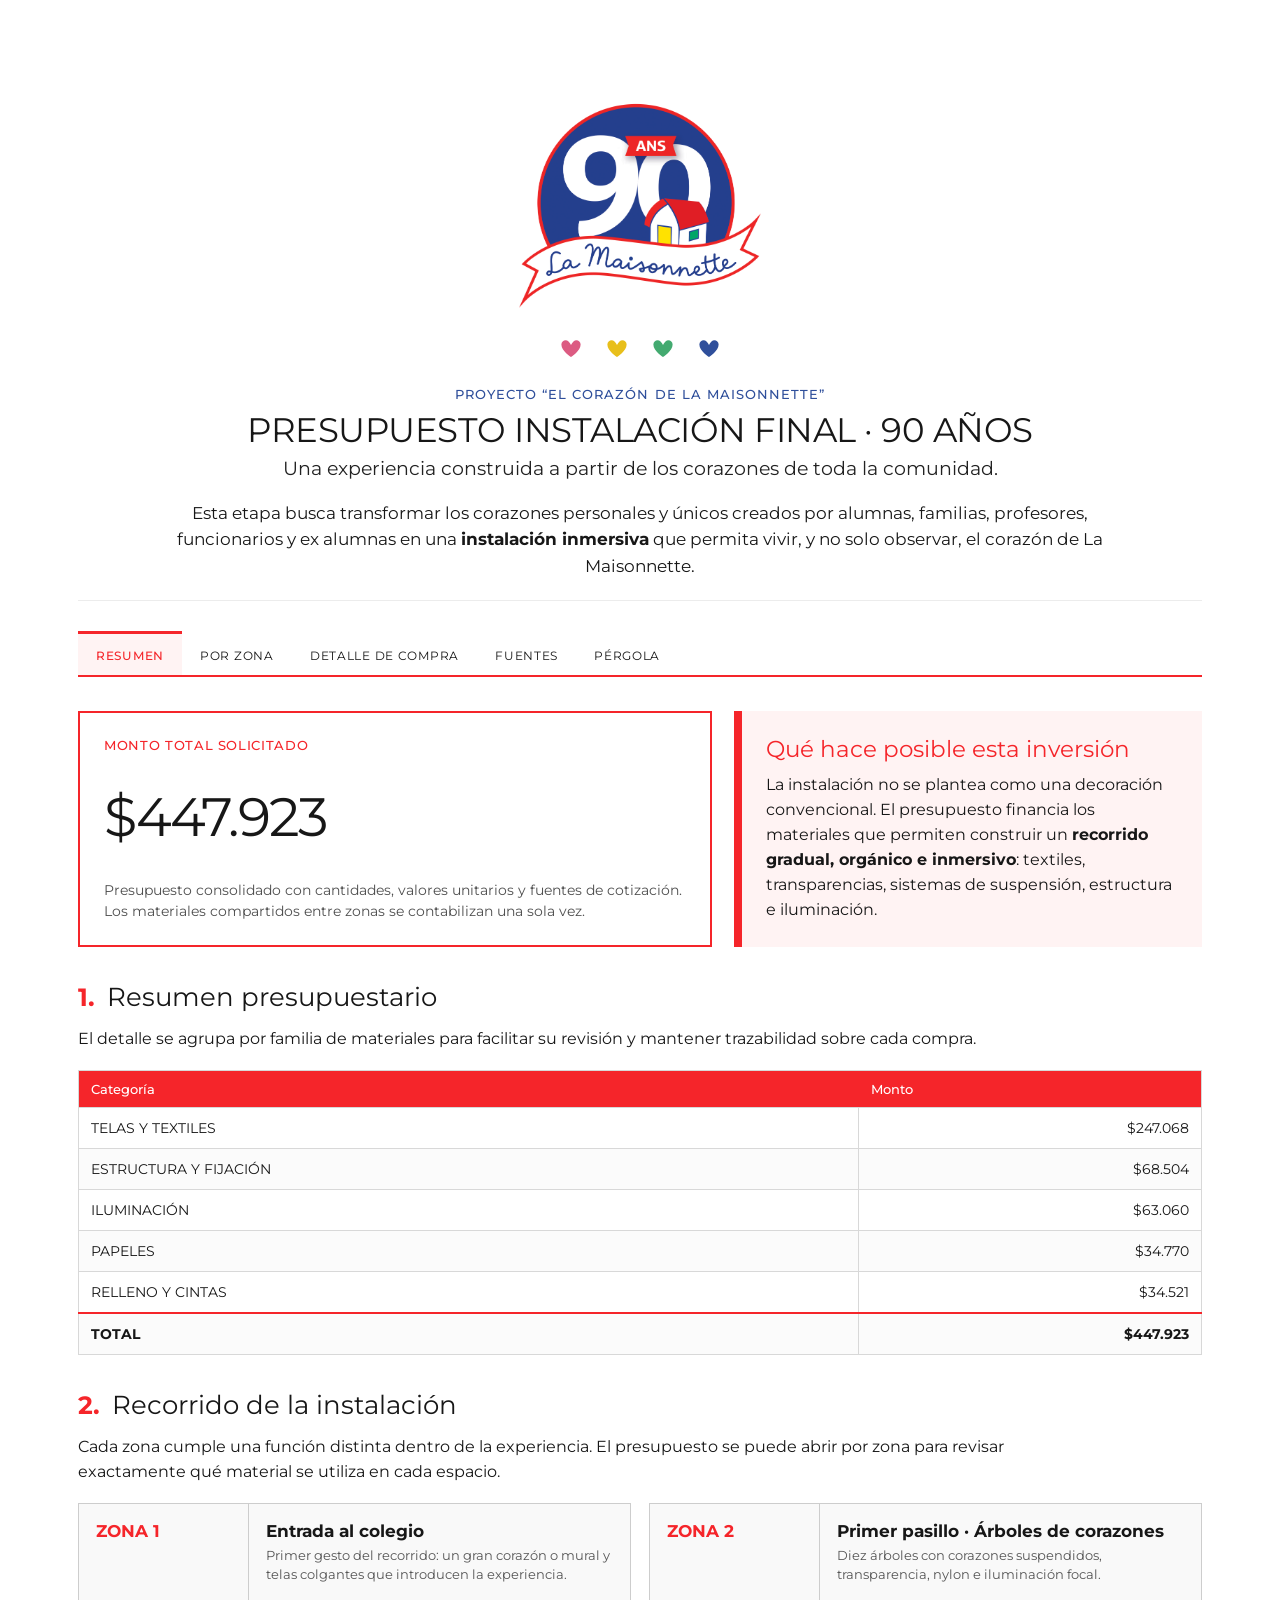
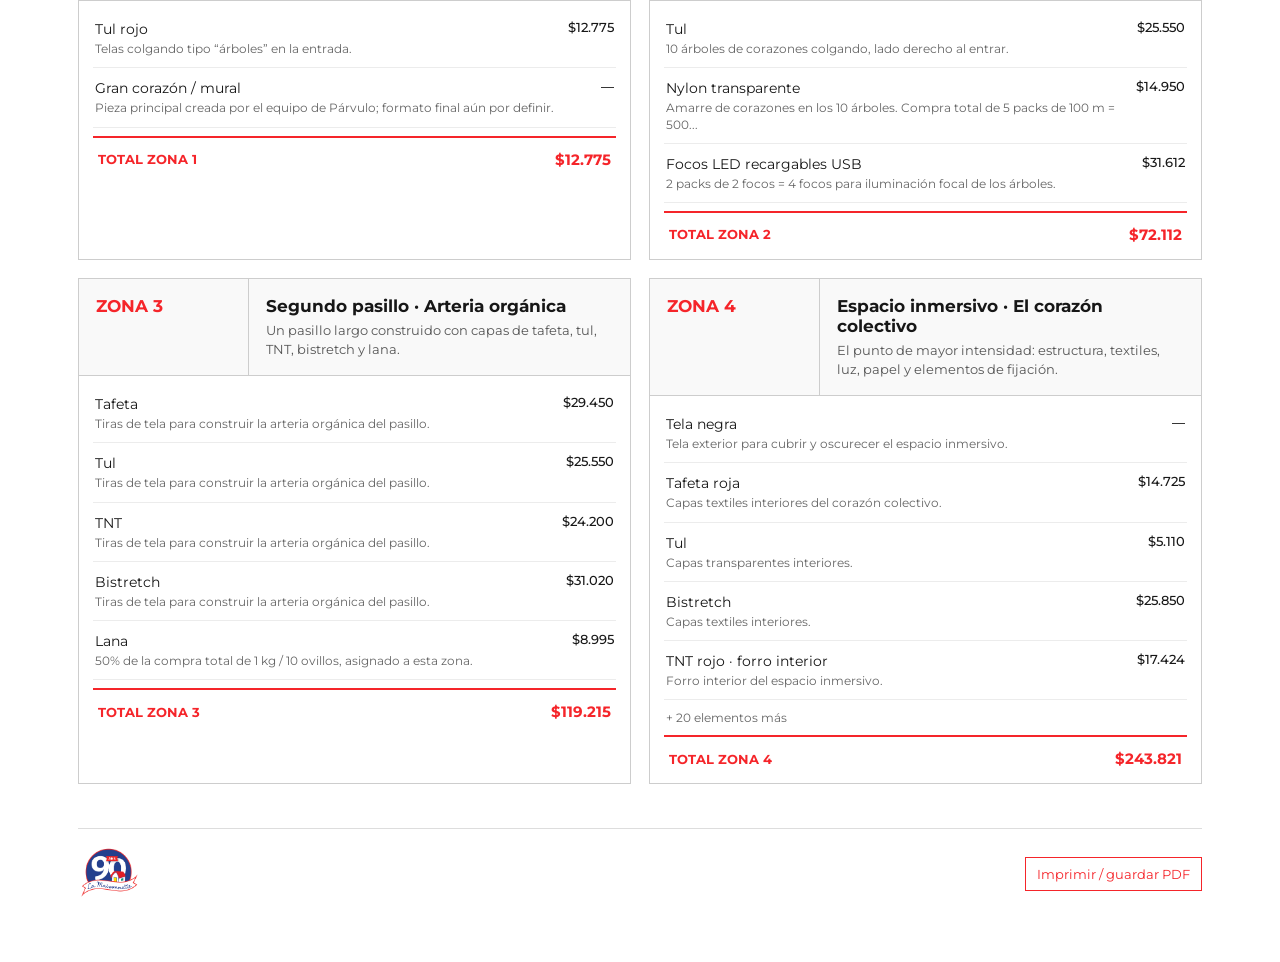
==== commit c6cebc64: "Agregar presupuesto de la pérgola del espacio inmersivo Página complementaria con los materiales de " ====
--- a/index.html
+++ b/index.html
@@ -306,14 +306,14 @@
     margin-bottom:9px;
   }
   .filterbar{
-    overflow-x:auto;
-    flex-wrap:nowrap;
+    flex-wrap:wrap;
+    gap:5px;
     padding-bottom:4px;
-    -webkit-overflow-scrolling:touch;
   }
   .filterbar button{
     flex:0 0 auto;
     font-size:9px;
+    padding:7px 8px;
   }
 
   /* Convert the detailed purchase table to stacked cards on mobile. */
@@ -461,6 +461,7 @@
   <a href="#zonas" data-panel="zonas">Por zona</a>
   <a href="#items" data-panel="items">Detalle de compra</a>
   <a href="#fuentes" data-panel="fuentes">Fuentes</a>
+  <a href="pergola.html">Pérgola</a>
 </nav>
 
 <section id="resumen" class="panel active">
@@ -566,6 +567,7 @@
 $('#sourceGrid').innerHTML=uniq.map(x=>`<div class="source"><div class="top"><div><h4>${x.item}</h4><p>${x.price} · ${x.detail}</p></div><div><strong>${fmt(x.total)}</strong></div></div>${source(x.source)}</div>`).join('');
 
 $$('.tabs a').forEach(b=>b.addEventListener('click',(e)=>{
+  if(!b.dataset.panel)return;
   e.preventDefault();
   $$('.tabs a').forEach(x=>x.classList.remove('active'));
   b.classList.add('active');
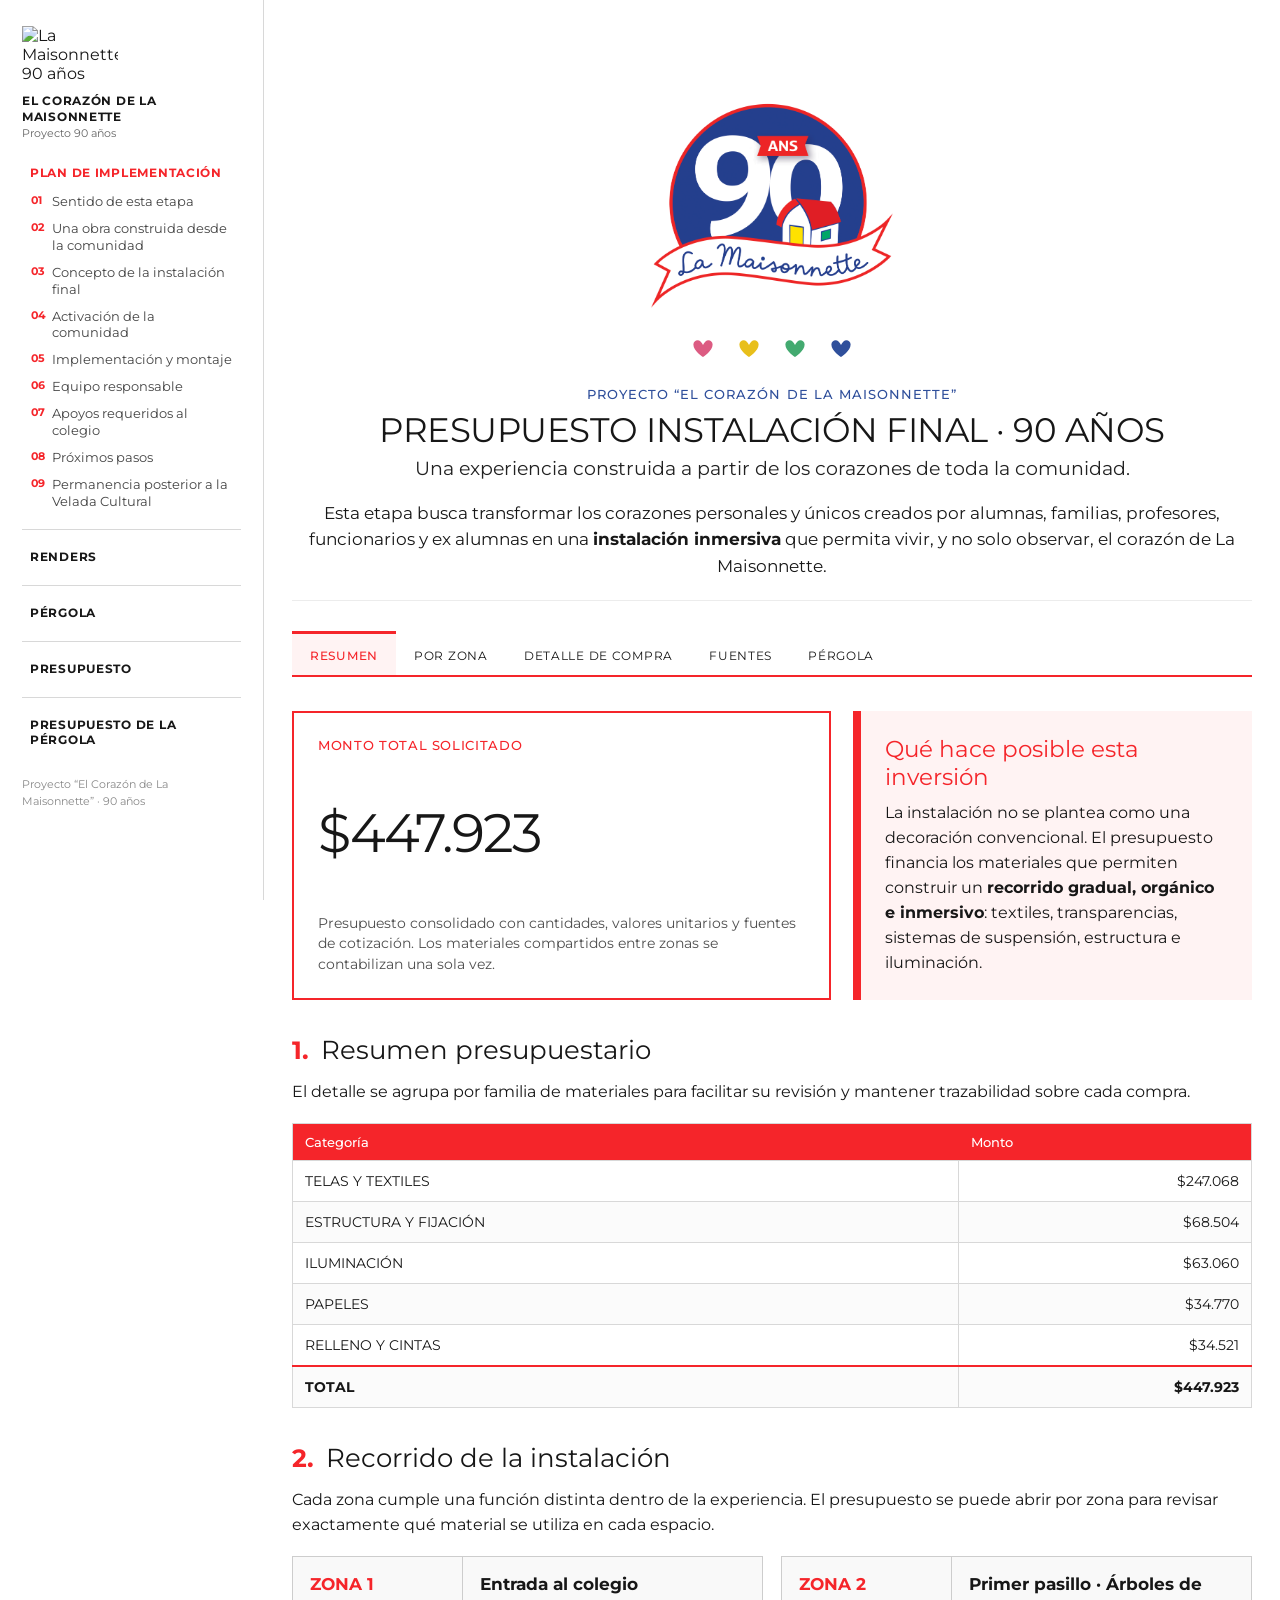
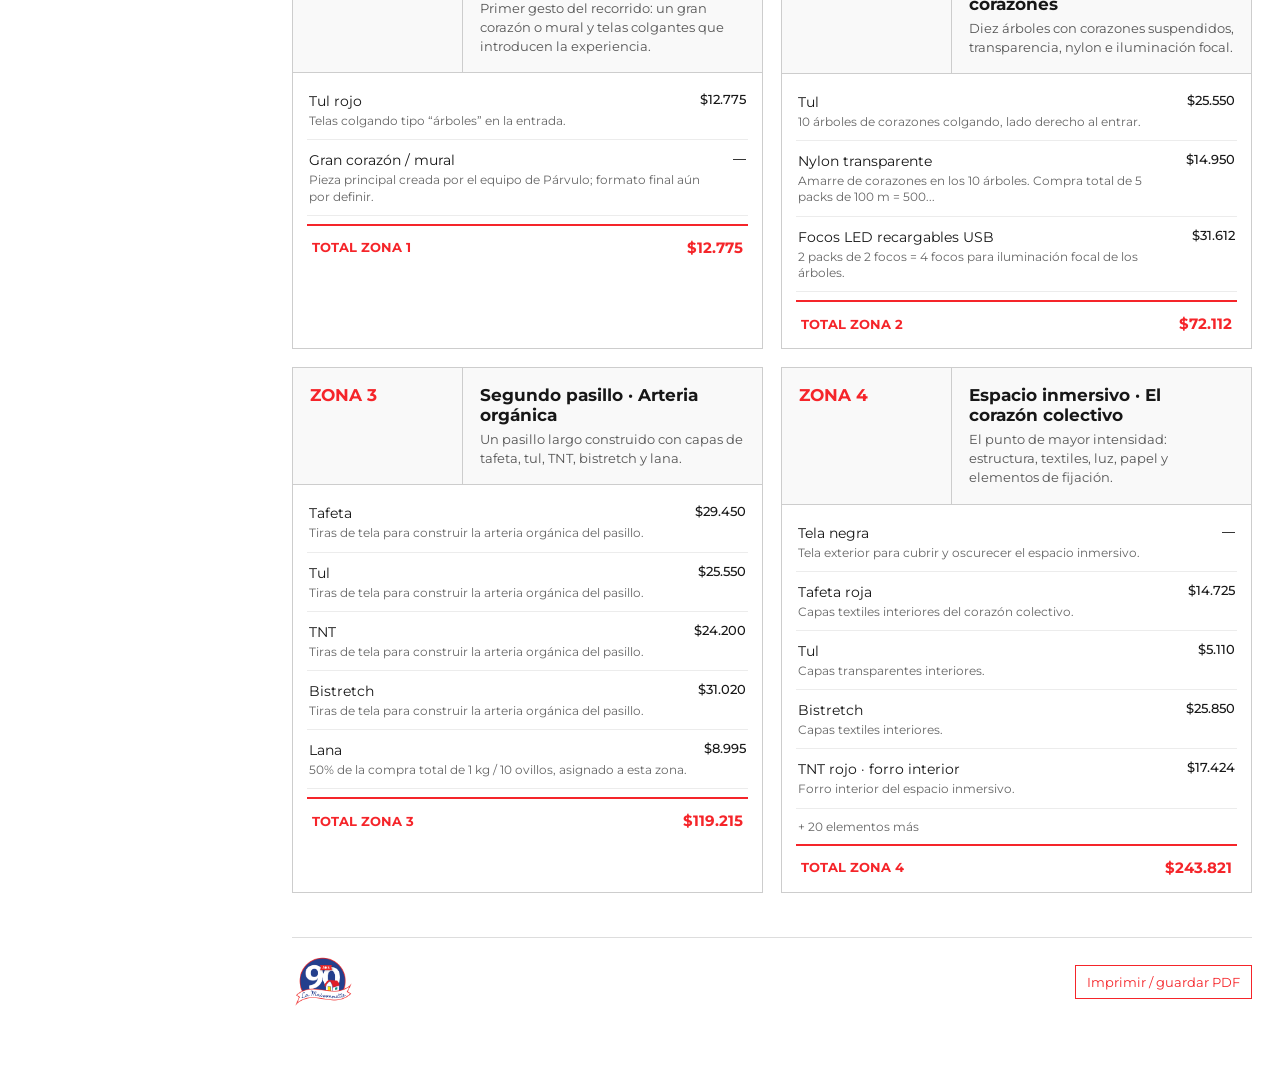
==== commit 3ca4af67: "Agregar el navegador lateral del proyecto Mismo panel que el plan de implementación: páginas de los " ====
--- a/index.html
+++ b/index.html
@@ -8,6 +8,7 @@
 <link rel="preconnect" href="https://fonts.googleapis.com">
 <link rel="preconnect" href="https://fonts.gstatic.com" crossorigin>
 <link rel="stylesheet" href="https://fonts.googleapis.com/css2?family=Montserrat:wght@400;500;700&display=swap">
+<link rel="stylesheet" href="nav.css?v=3">
 <style>
 :root {
   --red:#f5252a;
@@ -576,6 +577,7 @@
   window.scrollTo({top:0,behavior:'smooth'});
 }));
 </script>
+<script src="nav.js?v=3"></script>
 </body>
 </html>
 
--- a/nav.css
+++ b/nav.css
@@ -0,0 +1,39 @@
+/* Navegador lateral compartido por las páginas del plan de implementación */
+.sidenav{position:fixed;top:0;left:0;bottom:0;width:264px;background:#fff;border-right:1px solid var(--line,#ececec);padding:26px 22px 30px;overflow-y:auto;z-index:40;font-family:"Montserrat","Avenir Next","Helvetica Neue",Arial,sans-serif;transform:translateX(-100%);transition:transform .22s ease}
+.sidenav.open{transform:none;box-shadow:0 0 0 100vw rgba(23,23,23,.35)}
+.sidenav .sn-brand{display:block;text-decoration:none;color:var(--ink,#171717);margin:0 0 18px}
+.sidenav .sn-brand img{width:96px;height:auto;display:block;margin:0 0 10px}
+.sidenav .sn-brand b{display:block;font-size:12px;letter-spacing:.06em;text-transform:uppercase;line-height:1.3}
+.sidenav .sn-brand span{display:block;font-size:11px;color:var(--muted,#666);margin-top:2px}
+.sidenav ul{list-style:none;margin:0;padding:0}
+.sidenav li.page{margin-top:14px;border-top:1px solid var(--line,#ececec);padding-top:12px}
+.sidenav li.page:first-child{border-top:0;padding-top:0;margin-top:0}
+.sidenav a{display:block;text-decoration:none;color:var(--ink,#171717);border-radius:4px}
+.sidenav a.p{font-weight:700;font-size:12px;letter-spacing:.06em;text-transform:uppercase;padding:7px 8px}
+.sidenav a.p:hover,.siden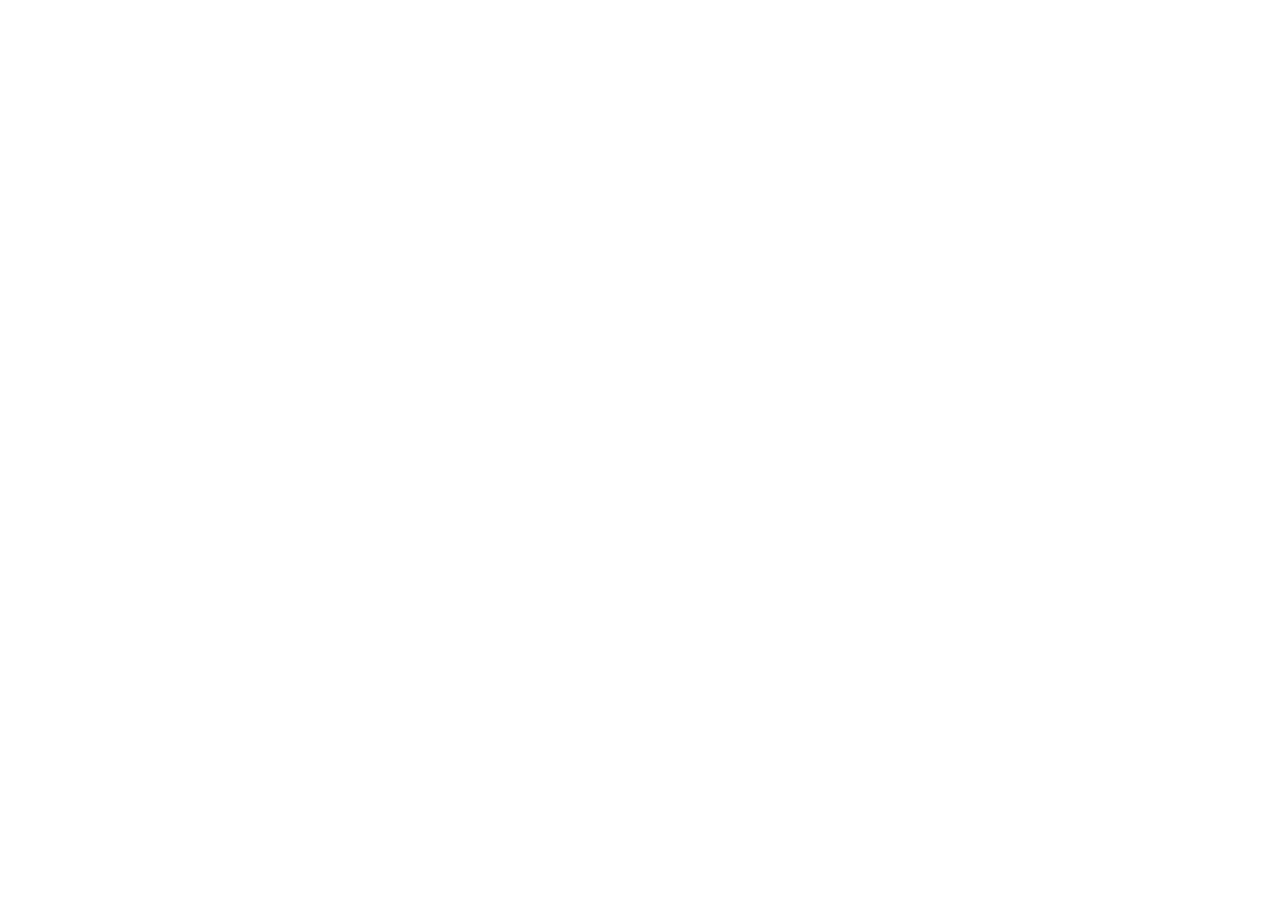
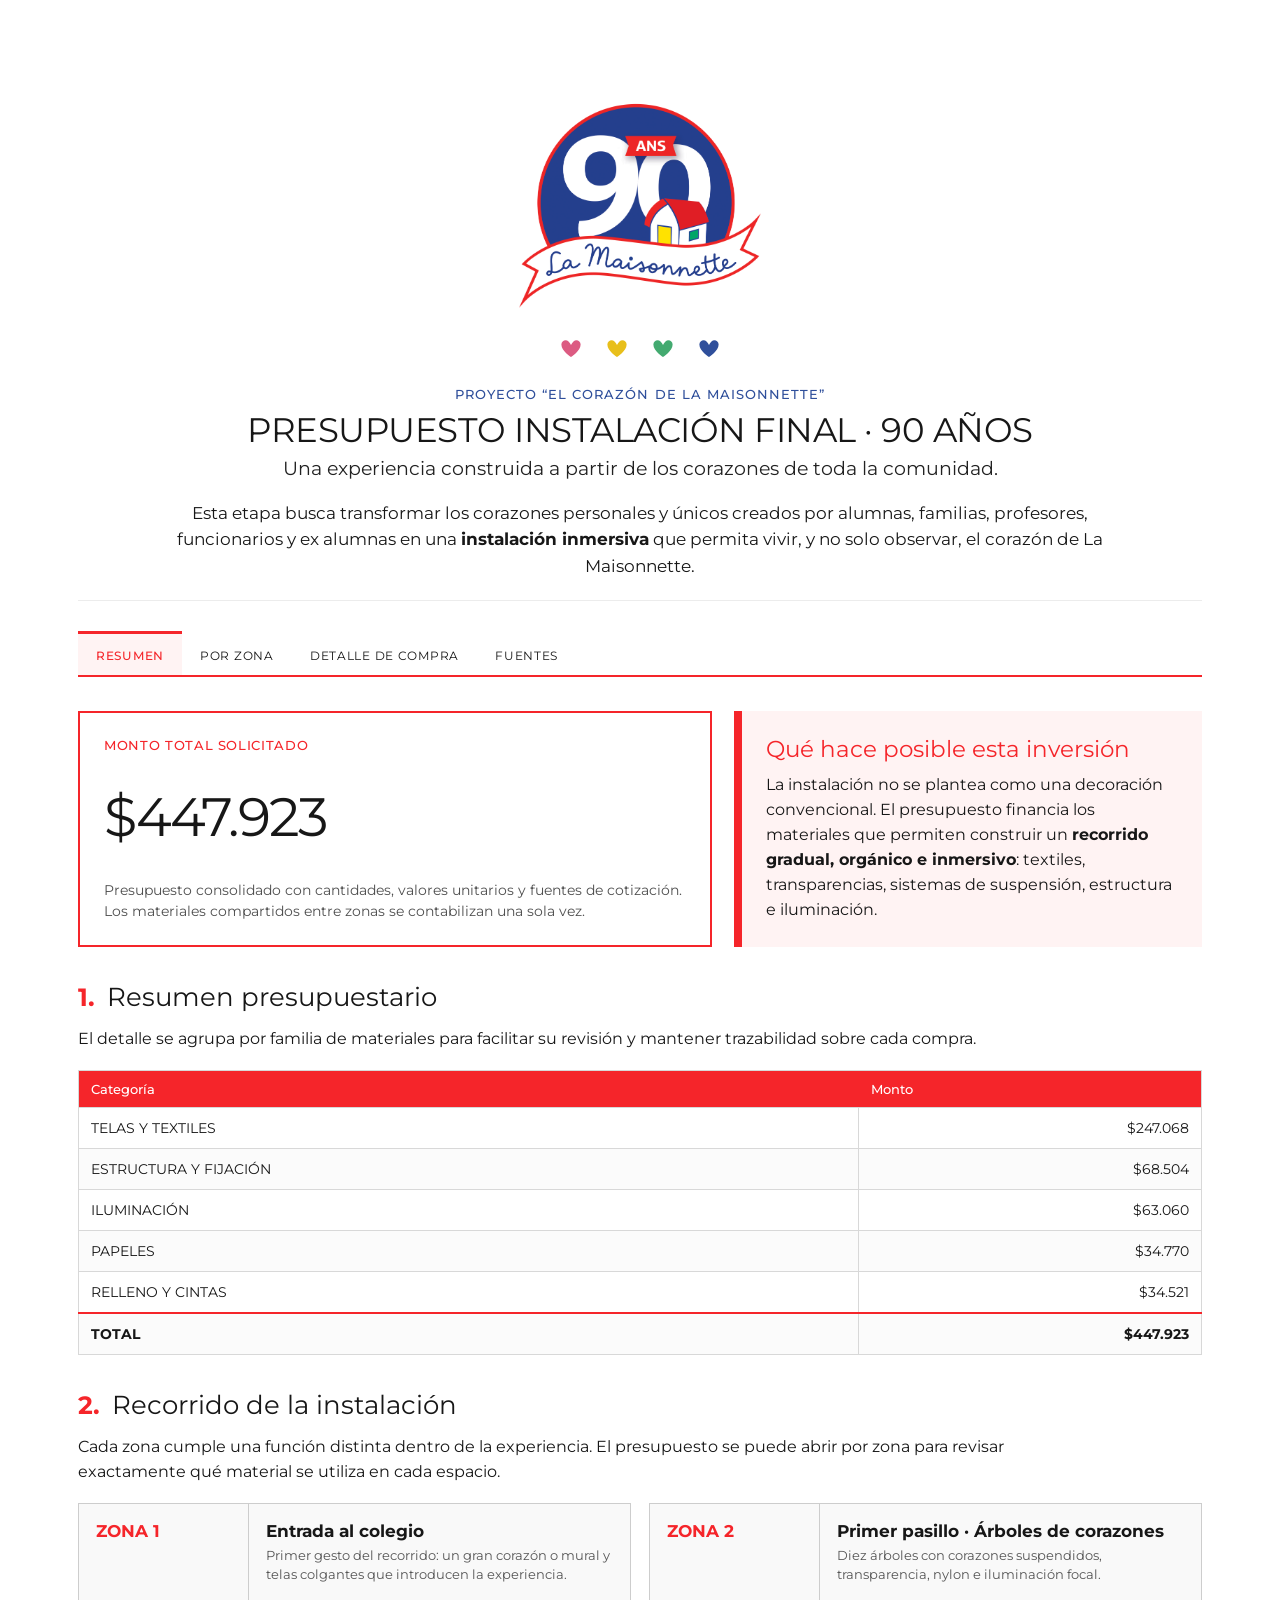
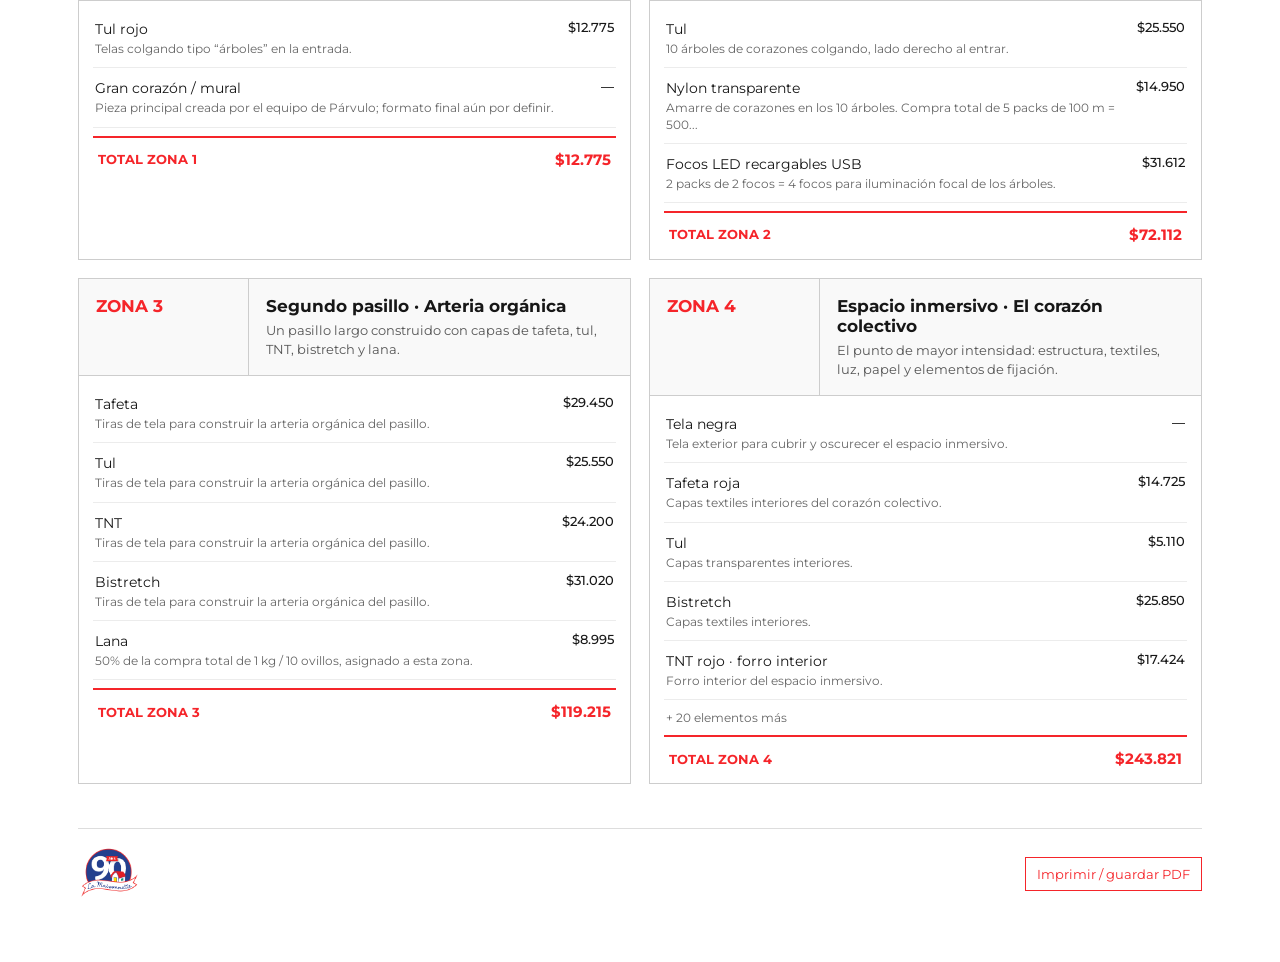
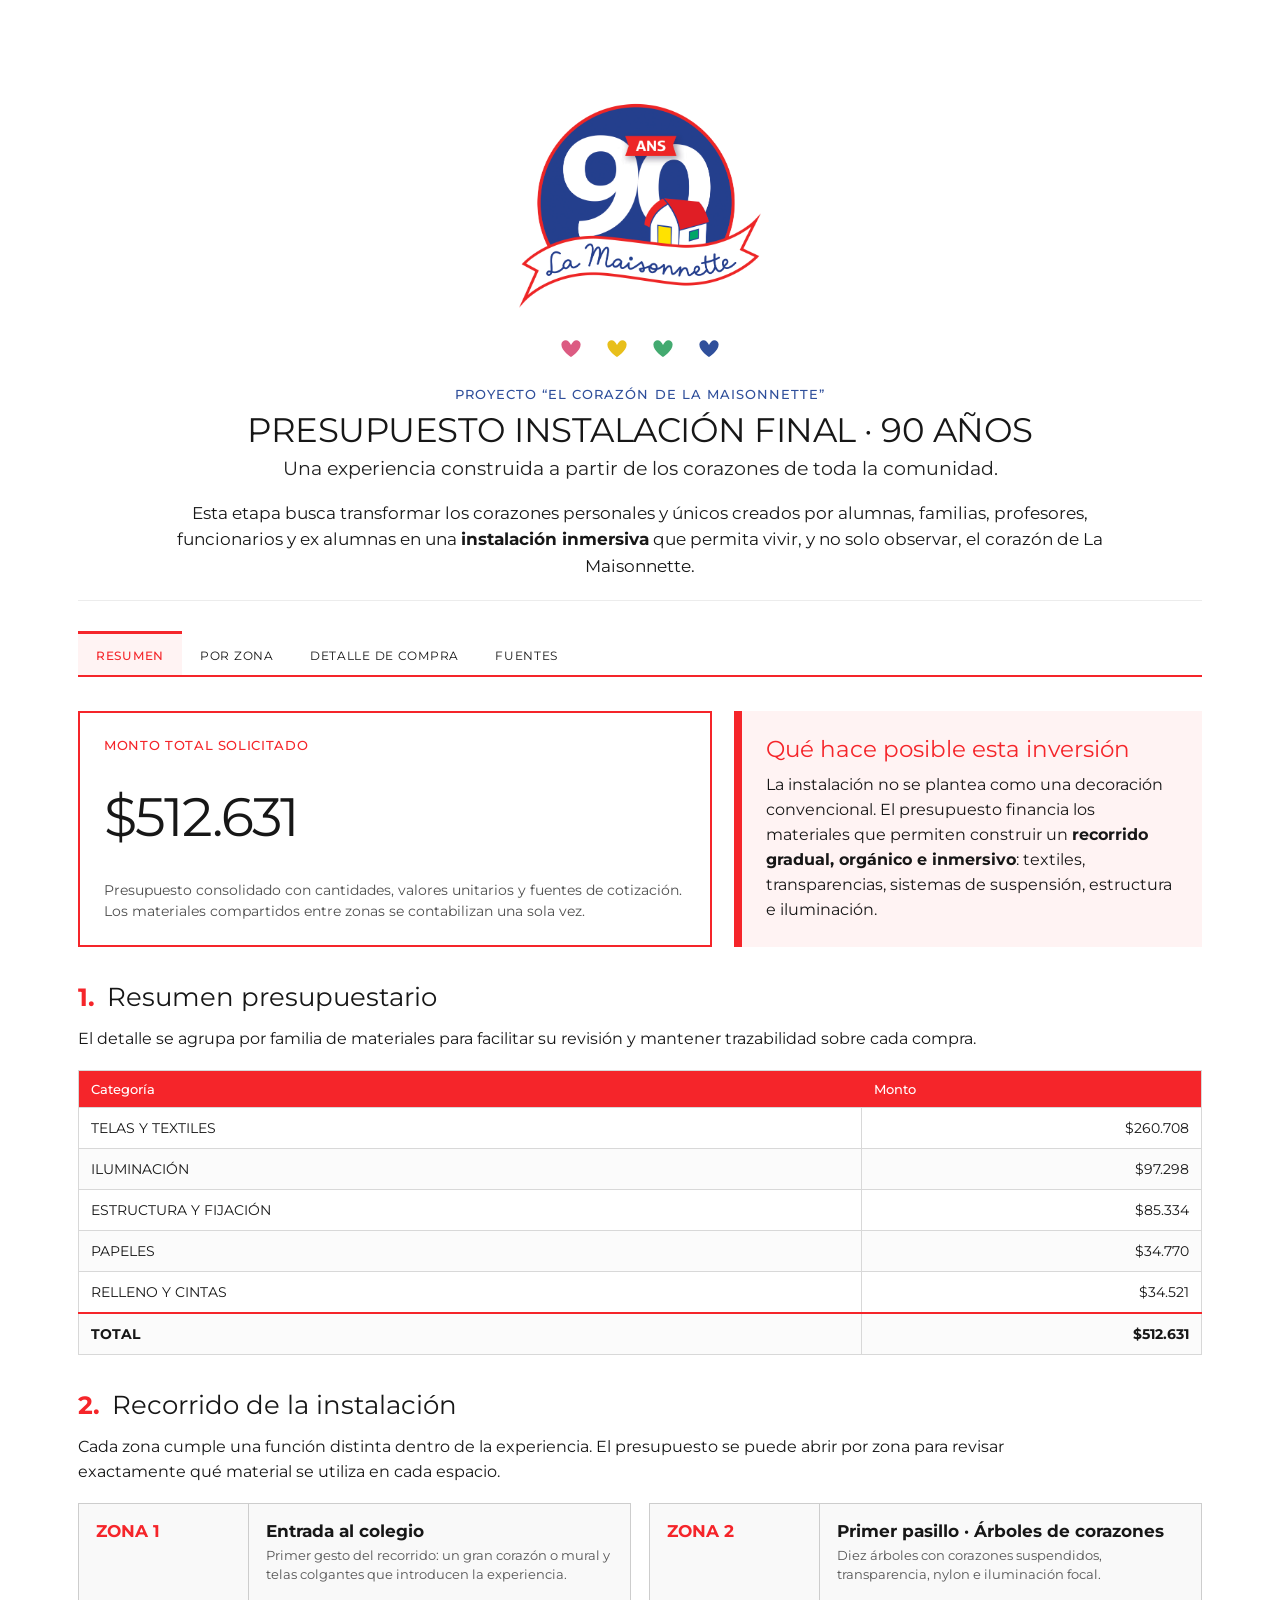
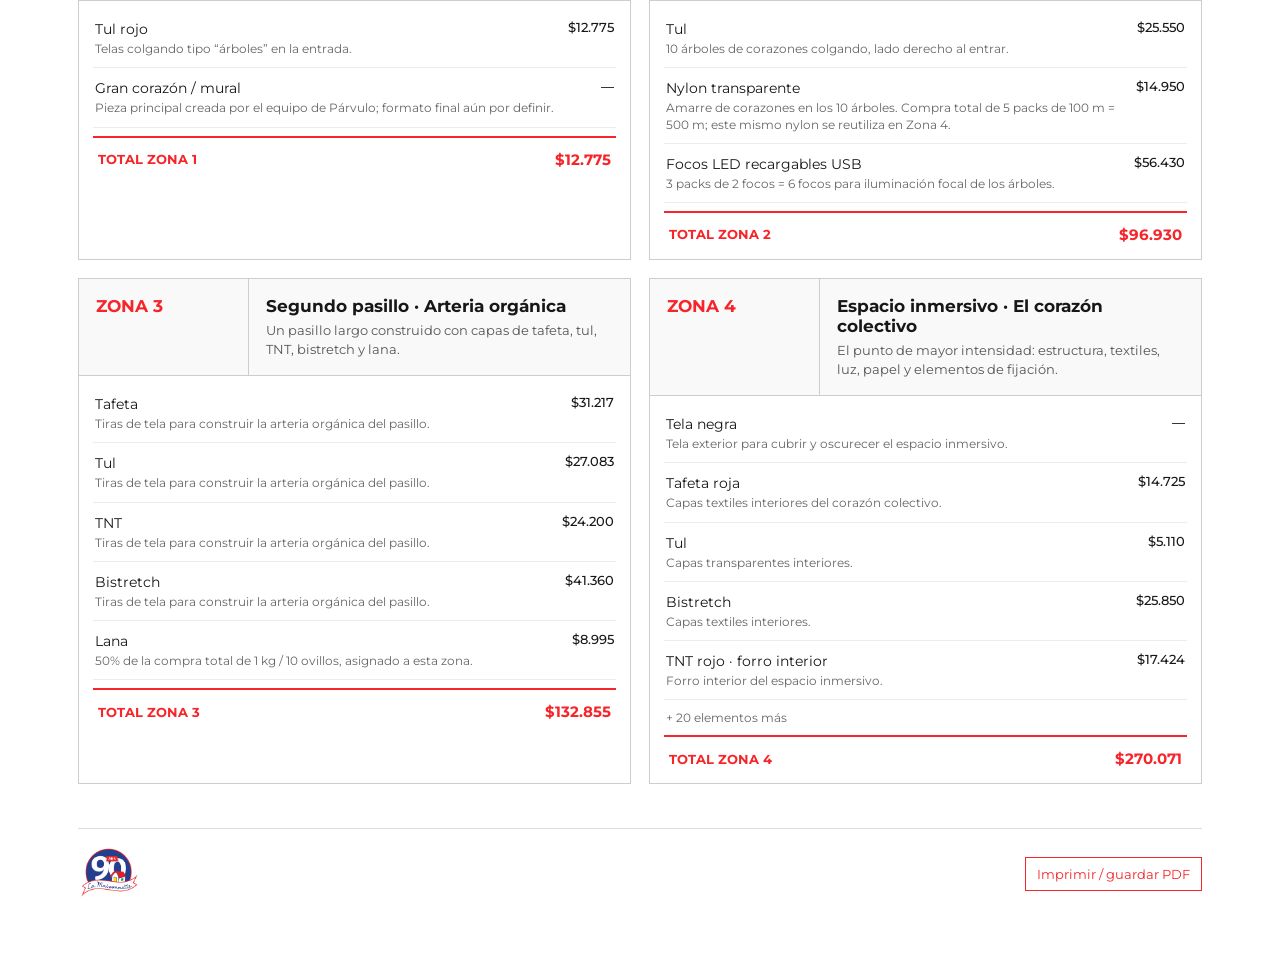
